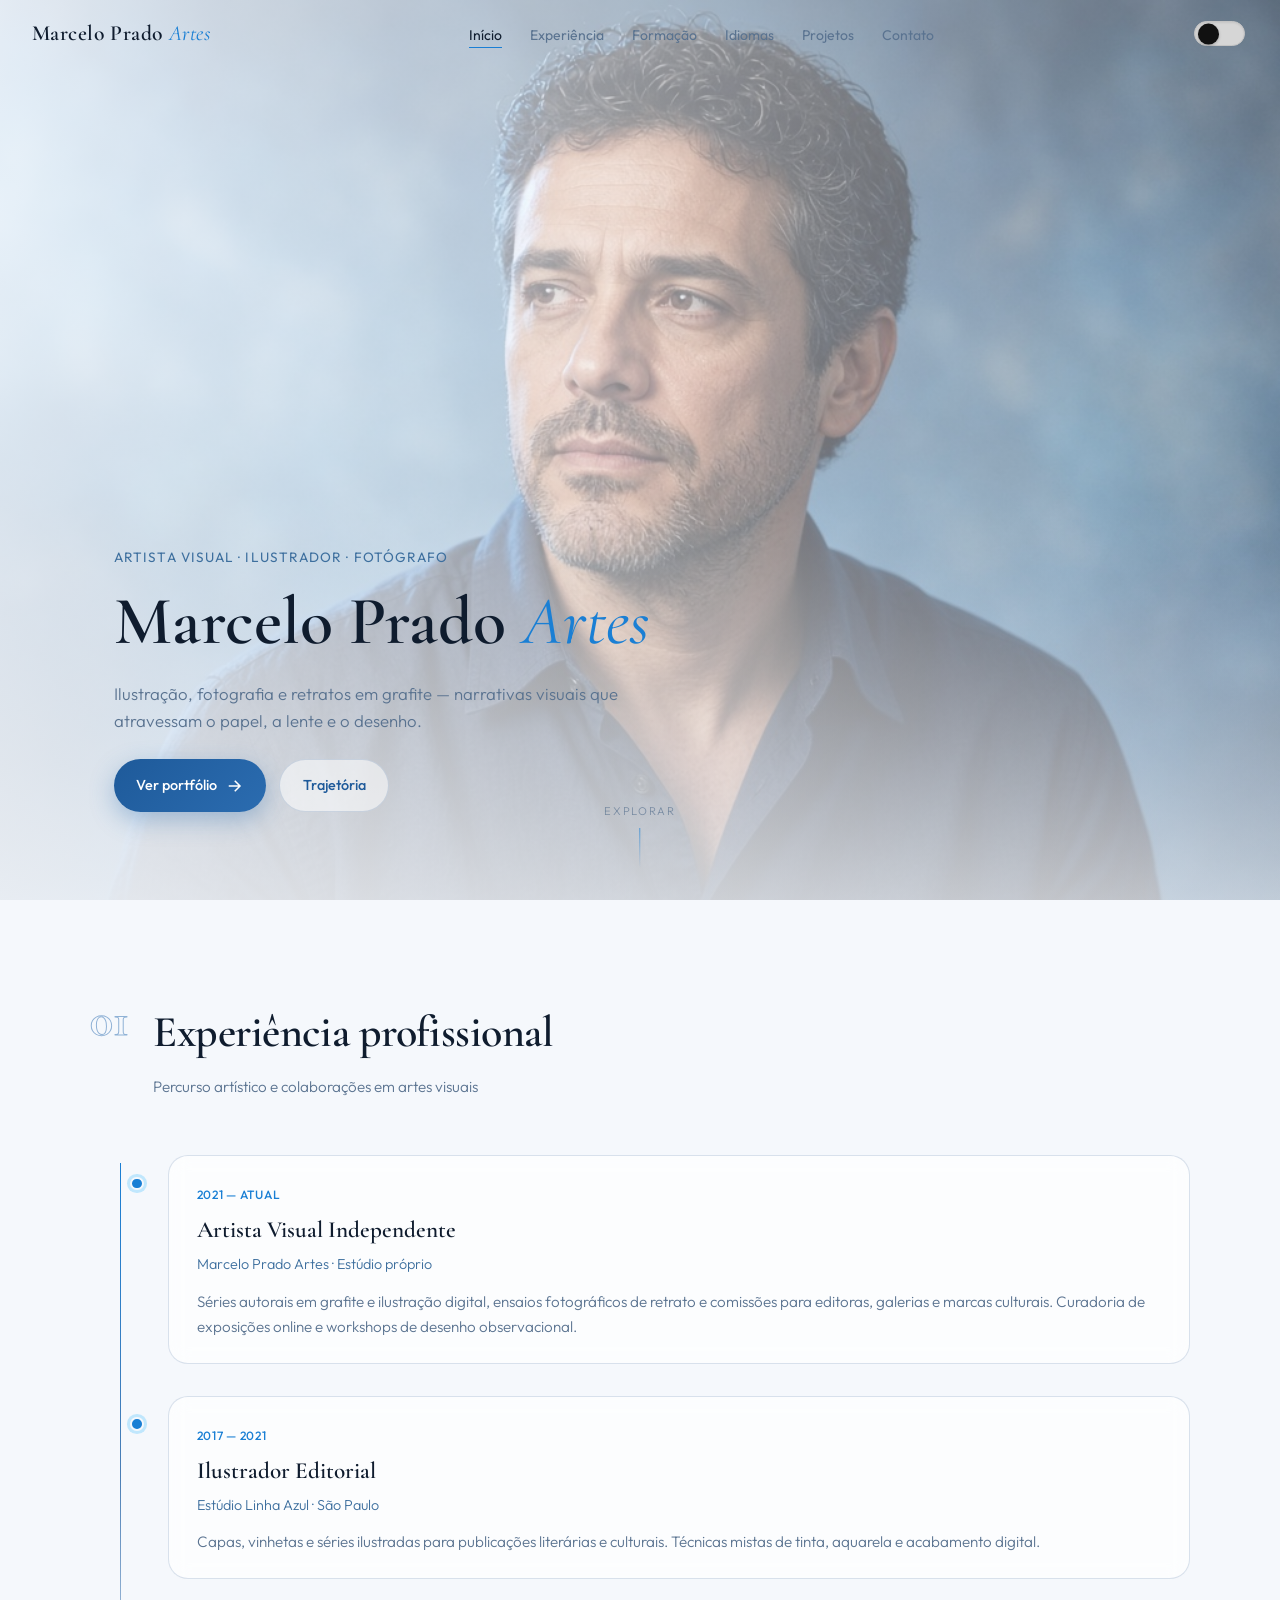
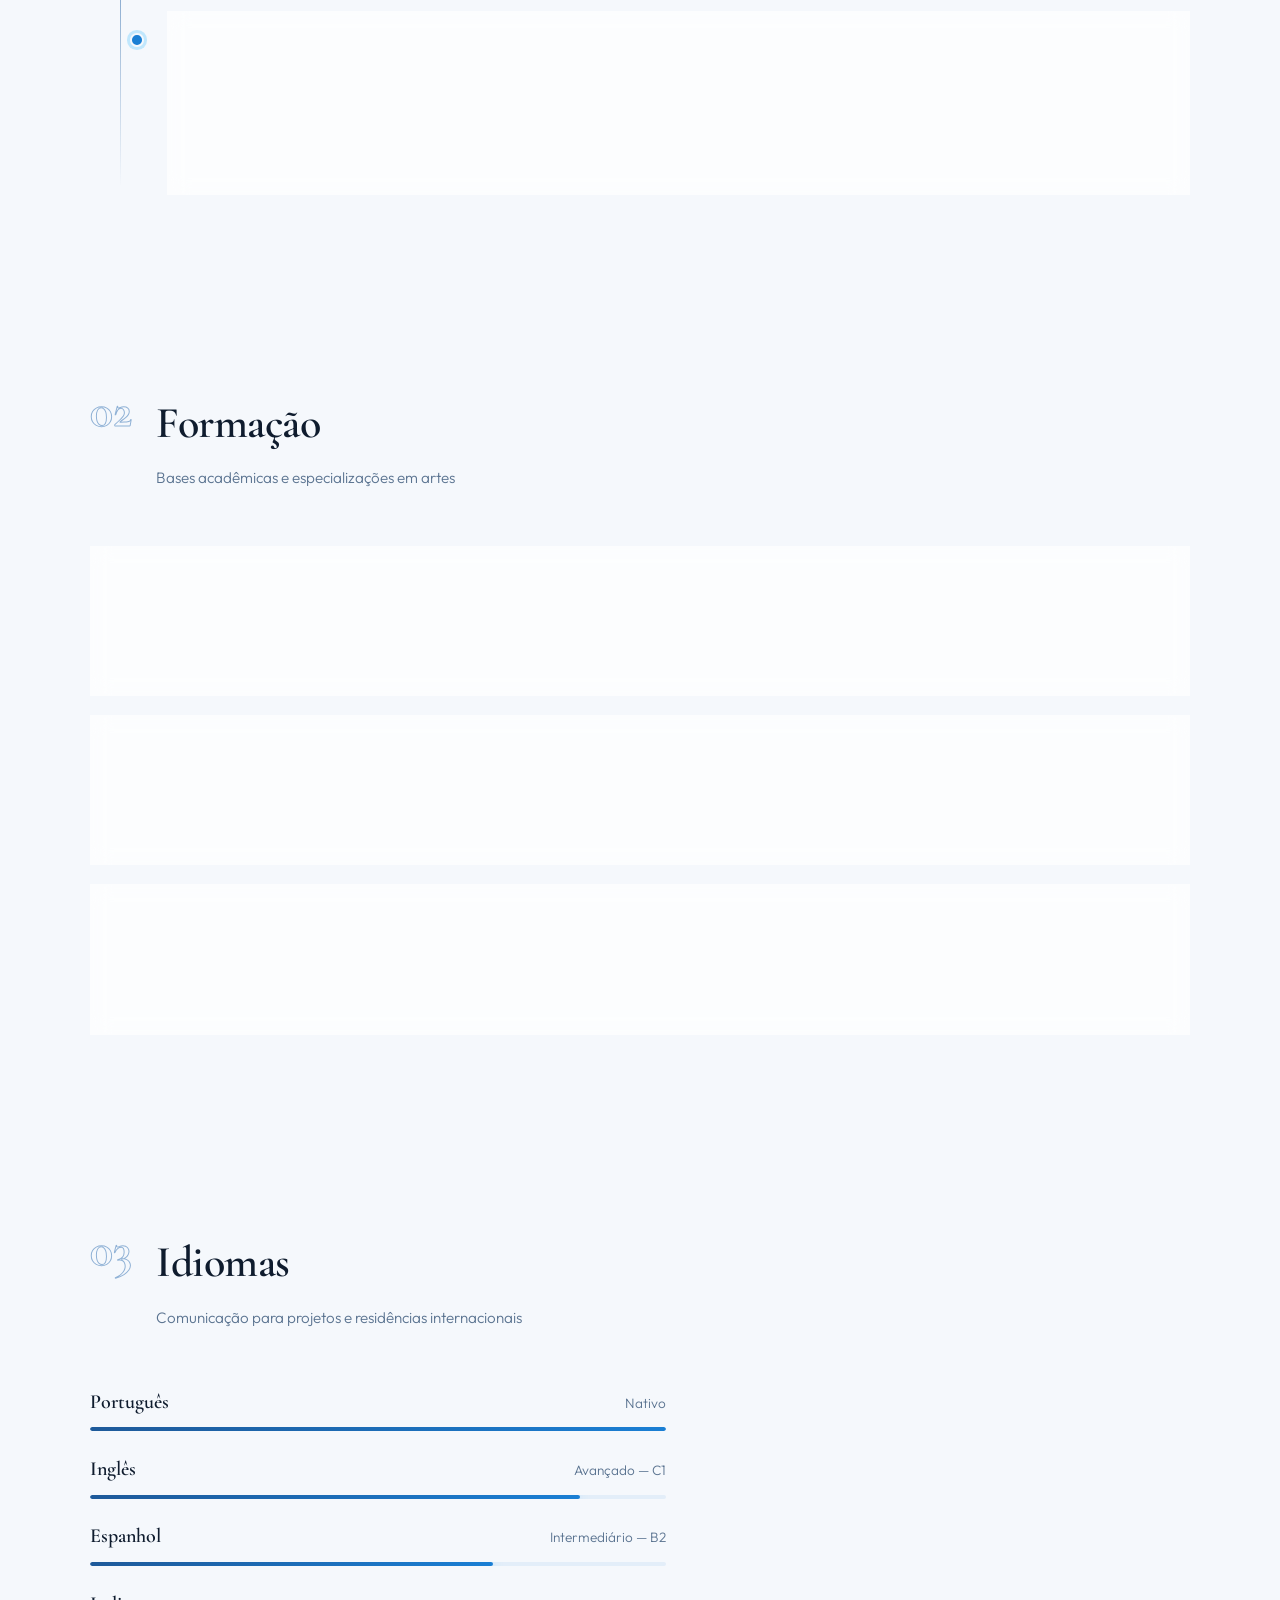
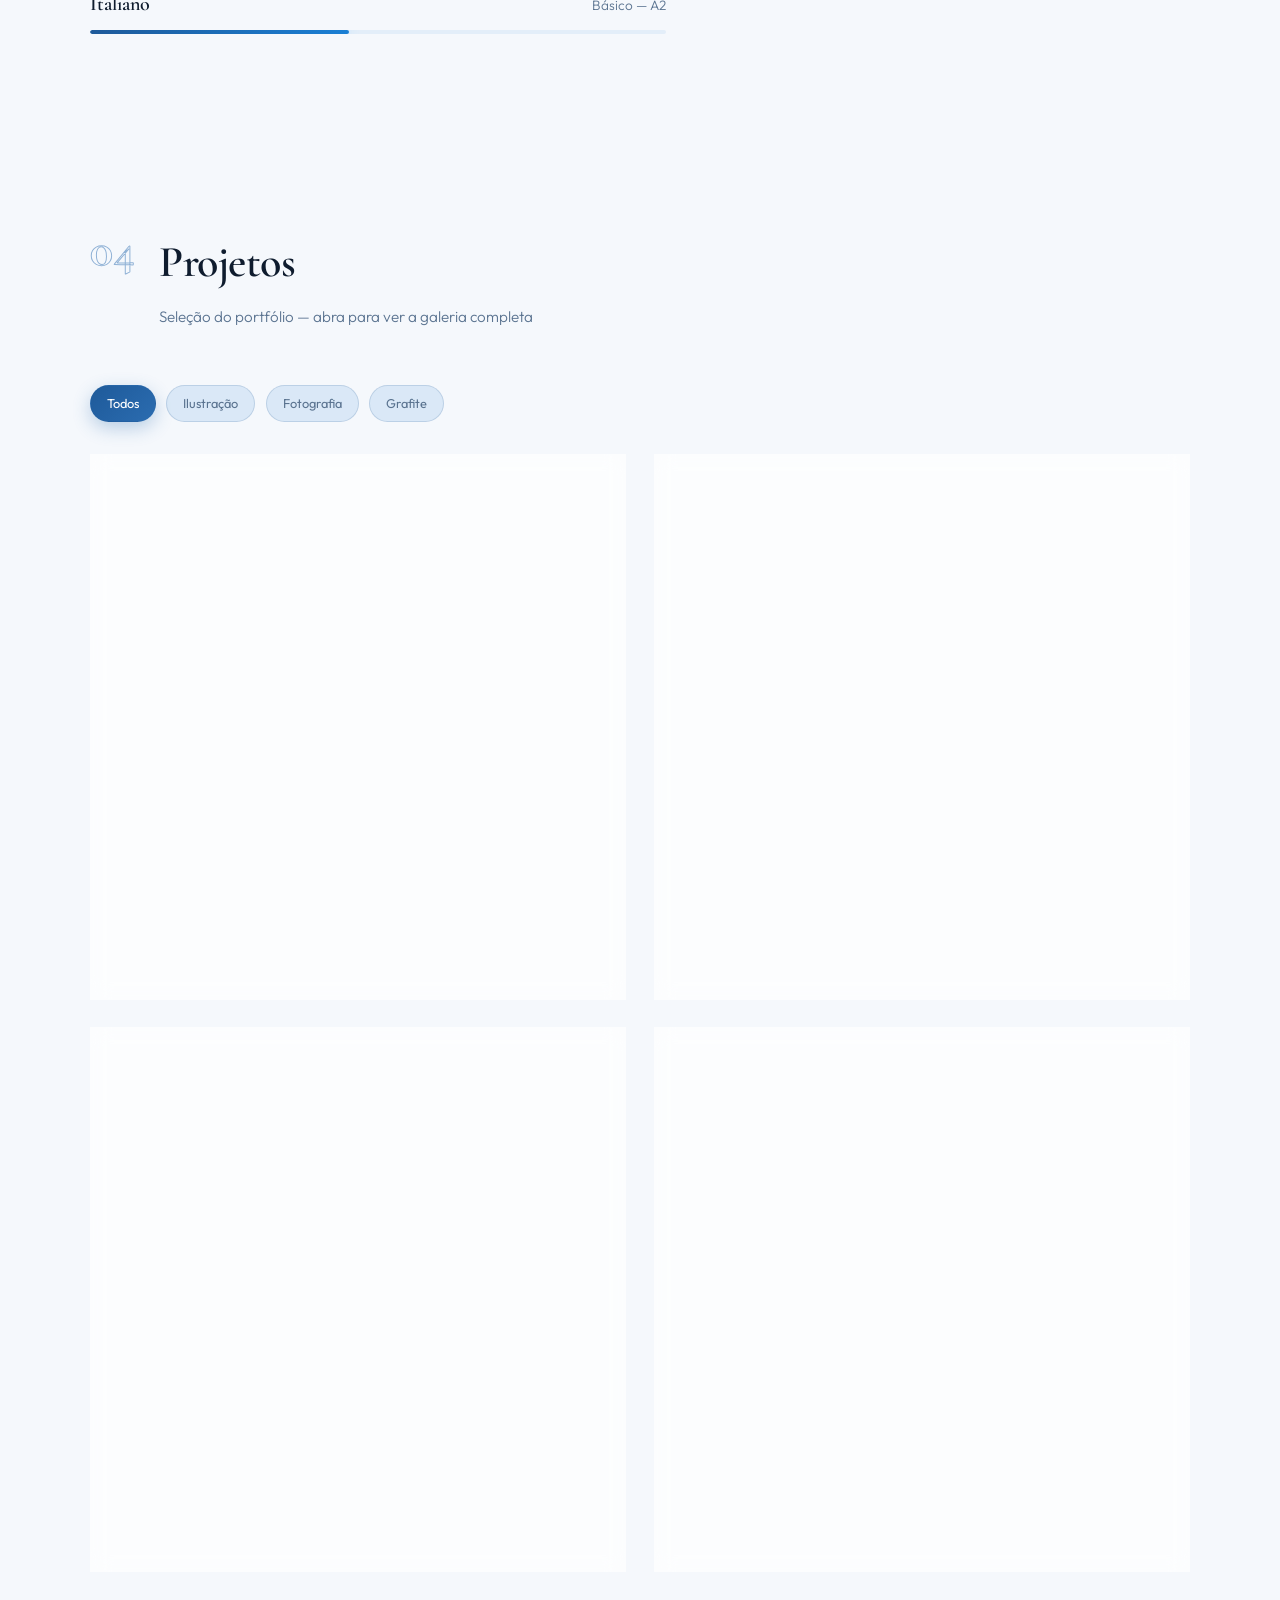
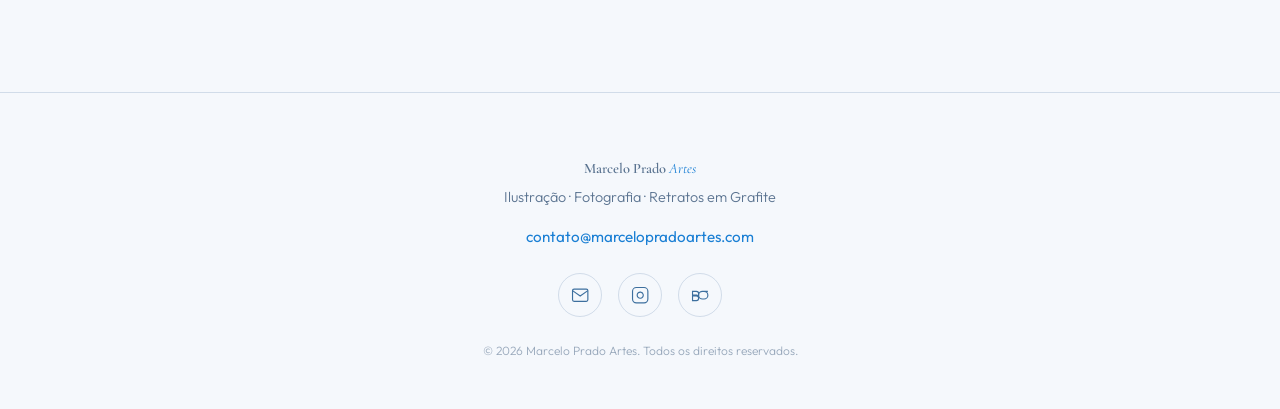
==== index.html @ ba4044c1 "Teste versão 1.0.1" ====
<!DOCTYPE html>
<html lang="pt-BR">
<head>
  <meta charset="UTF-8" />
  <meta name="viewport" content="width=device-width, initial-scale=1.0" />
  <meta name="description" content="Marcelo Prado Artes — artista visual, ilustrador e fotógrafo. Currículo e portfólio em ilustração, fotografia e retratos em grafite." />
  <title>Marcelo Prado Artes</title>
  <script>
    (function () {
      try {
        var t = localStorage.getItem("mpa-theme");
        if (t === "light" || t === "dark") document.documentElement.setAttribute("data-theme", t);
        else document.documentElement.setAttribute("data-theme", "light");
      } catch (e) {
        document.documentElement.setAttribute("data-theme", "light");
      }
    })();
  </script>
  <link rel="preconnect" href="https://fonts.googleapis.com" />
  <link rel="preconnect" href="https://fonts.gstatic.com" crossorigin />
  <link href="https://fonts.googleapis.com/css2?family=Cormorant+Garamond:ital,wght@0,400;0,600;0,700;1,400&family=Outfit:wght@300;400;500;600&display=swap" rel="stylesheet" />
  <link rel="stylesheet" href="styles.css" />
</head>
<body>
  <div class="canvas-bg" aria-hidden="true">
    <canvas id="particles"></canvas>
    <div class="brush-strokes"></div>
  </div>

  <nav class="nav" id="nav">
    <a href="#inicio" class="nav-brand">Marcelo Prado <span>Artes</span></a>
    <div class="nav-end">
      <button
        type="button"
        class="theme-toggle"
        id="themeToggle"
        role="switch"
        aria-checked="false"
        aria-label="Ativar modo escuro"
        title="Alternar modo claro / escuro"
      >
        <span class="theme-switch" aria-hidden="true">
          <span class="theme-knob"></span>
        </span>
      </button>
      <button class="nav-toggle" id="navToggle" aria-label="Abrir menu" aria-expanded="false" aria-controls="navLinks">
        <span></span><span></span><span></span>
      </button>
    </div>
    <ul class="nav-links" id="navLinks">
      <li><a href="#inicio">Início</a></li>
      <li><a href="#experiencia">Experiência</a></li>
      <li><a href="#formacao">Formação</a></li>
      <li><a href="#idiomas">Idiomas</a></li>
      <li><a href="#projetos">Projetos</a></li>
      <li><a href="#contato">Contato</a></li>
    </ul>
  </nav>

  <!-- Hero: marca + proposta + CTA + imagem dominante -->
  <header class="hero hero-fullbleed section" id="inicio">
    <div class="hero-media">
      <img
        src="assets/artista-retrato.jpg"
        alt="Retrato de Marcelo Prado"
        class="hero-portrait"
      />
      <div class="hero-media-veil" aria-hidden="true"></div>
    </div>

    <div class="hero-content reveal">
      <p class="eyebrow">Artista Visual · Ilustrador · Fotógrafo</p>
      <h1>Marcelo Prado <em>Artes</em></h1>
      <p class="lead">
        Ilustração, fotografia e retratos em grafite — narrativas visuais
        que atravessam o papel, a lente e o desenho.
      </p>
      <div class="hero-cta">
        <a href="#projetos" class="btn btn-primary">
          Ver portfólio
          <svg viewBox="0 0 24 24" width="18" height="18" fill="none" stroke="currentColor" stroke-width="2" aria-hidden="true">
            <path d="M5 12h14M13 5l7 7-7 7"/>
          </svg>
        </a>
        <a href="#experiencia" class="btn btn-ghost">Trajetória</a>
      </div>
    </div>

    <div class="scroll-hint" aria-hidden="true">
      <span>Explorar</span>
      <div class="scroll-line"></div>
    </div>
  </header>

  <!-- Experiência -->
  <section class="section experience" id="experiencia">
    <div class="section-inner">
      <header class="section-header reveal">
        <span class="section-num">01</span>
        <div>
          <h2>Experiência profissional</h2>
          <p>Percurso artístico e colaborações em artes visuais</p>
        </div>
      </header>

      <div class="timeline">
        <article class="timeline-item reveal">
          <div class="timeline-marker" aria-hidden="true"></div>
          <div class="timeline-body">
            <span class="period">2021 — Atual</span>
            <h3>Artista Visual Independente</h3>
            <p class="role">Marcelo Prado Artes · Estúdio próprio</p>
            <p>
              Séries autorais em grafite e ilustração digital, ensaios fotográficos
              de retrato e comissões para editoras, galerias e marcas culturais.
              Curadoria de exposições online e workshops de desenho observacional.
            </p>
          </div>
        </article>

        <article class="timeline-item reveal">
          <div class="timeline-marker" aria-hidden="true"></div>
          <div class="timeline-body">
            <span class="period">2017 — 2021</span>
            <h3>Ilustrador Editorial</h3>
            <p class="role">Estúdio Linha Azul · São Paulo</p>
            <p>
              Capas, vinhetas e séries ilustradas para publicações literárias e
              culturais. Técnicas mistas de tinta, aquarela e acabamento digital.
            </p>
          </div>
        </article>

        <article class="timeline-item reveal">
          <div class="timeline-marker" aria-hidden="true"></div>
          <div class="timeline-body">
            <span class="period">2014 — 2017</span>
            <h3>Fotógrafo de Retrato</h3>
            <p class="role">Ateliê Luz Fria · Campinas</p>
            <p>
              Retratos artísticos e editoriais com ênfase em luz natural e
              composição clássica. Documentação de ateliês e projetos culturais.
            </p>
          </div>
        </article>
      </div>
    </div>
  </section>

  <!-- Formação -->
  <section class="section formation" id="formacao">
    <div class="section-inner">
      <header class="section-header reveal">
        <span class="section-num">02</span>
        <div>
          <h2>Formação</h2>
          <p>Bases acadêmicas e especializações em artes</p>
        </div>
      </header>

      <ul class="formation-list">
        <li class="formation-item reveal">
          <h3>Bacharelado em Artes Visuais</h3>
          <p class="meta">Universidade Estadual de Campinas · 2010–2014</p>
          <p>Ênfase em desenho, pintura e práticas de atelier. TCC sobre o retrato contemporâneo em grafite.</p>
        </li>
        <li class="formation-item reveal">
          <h3>Especialização em Fotografia</h3>
          <p class="meta">Istituto Europeo di Design · 2015–2016</p>
          <p>Linguagem fotográfica, direção de arte e pós-produção com foco em retrato e narrativa visual.</p>
        </li>
        <li class="formation-item reveal">
          <h3>Workshop Avançado de Ilustração</h3>
          <p class="meta">School of Visual Arts — NYC · 2018</p>
          <p>Narrativa ilustrada, composição e experimentação com materiais tradicionais e digitais.</p>
        </li>
      </ul>
    </div>
  </section>

  <!-- Idiomas -->
  <section class="section languages" id="idiomas">
    <div class="section-inner">
      <header class="section-header reveal">
        <span class="section-num">03</span>
        <div>
          <h2>Idiomas</h2>
          <p>Comunicação para projetos e residências internacionais</p>
        </div>
      </header>

      <ul class="lang-list">
        <li class="lang-item reveal" data-level="100">
          <div class="lang-row">
            <h3>Português</h3>
            <span>Nativo</span>
          </div>
          <div class="lang-bar"><span style="--level:100%"></span></div>
        </li>
        <li class="lang-item reveal" data-level="85">
          <div class="lang-row">
            <h3>Inglês</h3>
            <span>Avançado — C1</span>
          </div>
          <div class="lang-bar"><span style="--level:85%"></span></div>
        </li>
        <li class="lang-item reveal" data-level="70">
          <div class="lang-row">
            <h3>Espanhol</h3>
            <span>Intermediário — B2</span>
          </div>
          <div class="lang-bar"><span style="--level:70%"></span></div>
        </li>
        <li class="lang-item reveal" data-level="45">
          <div class="lang-row">
            <h3>Italiano</h3>
            <span>Básico — A2</span>
          </div>
          <div class="lang-bar"><span style="--level:45%"></span></div>
        </li>
      </ul>
    </div>
  </section>

  <!-- Projetos / Portfólio -->
  <section class="section projects" id="projetos">
    <div class="section-inner">
      <header class="section-header reveal">
        <span class="section-num">04</span>
        <div>
          <h2>Projetos</h2>
          <p>Seleção do portfólio — abra para ver a galeria completa</p>
        </div>
      </header>

      <div class="project-filters reveal" role="group" aria-label="Filtrar por técnica">
        <button type="button" class="filter-btn active" data-filter="all">Todos</button>
        <button type="button" class="filter-btn" data-filter="ilustracao">Ilustração</button>
        <button type="button" class="filter-btn" data-filter="fotografia">Fotografia</button>
        <button type="button" class="filter-btn" data-filter="grafite">Grafite</button>
      </div>

      <div class="portfolio-grid">
        <article class="portfolio-card reveal" data-project="grafite" data-category="grafite">
          <button type="button" class="portfolio-open open-project" aria-label="Abrir projeto Retratos em Grafite">
            <div class="portfolio-thumb">
              <img src="assets/portfolio-grafite.jpg" alt="Retrato em perfil — grafite" />
            </div>
            <div class="portfolio-info">
              <span class="portfolio-cat">Grafite</span>
              <h3>Retratos em Grafite</h3>
              <p>Série de estudos de perfil com sombreamento clássico e papel texturizado.</p>
            </div>
          </button>
        </article>

        <article class="portfolio-card reveal" data-project="foto" data-category="fotografia">
          <button type="button" class="portfolio-open open-project" aria-label="Abrir projeto Luz Azul Urbana">
            <div class="portfolio-thumb">
              <img src="assets/portfolio-foto.jpg" alt="Ensaio fotográfico blue hour" />
            </div>
            <div class="portfolio-info">
              <span class="portfolio-cat">Fotografia</span>
              <h3>Luz Azul Urbana</h3>
              <p>Ensaio fotográfico noturno explorando atmosfera, reflexos e silhuetas.</p>
            </div>
          </button>
        </article>

        <article class="portfolio-card reveal" data-project="ilustracao" data-category="ilustracao">
          <button type="button" class="portfolio-open open-project" aria-label="Abrir projeto Correntes Visuais">
            <div class="portfolio-thumb">
              <img src="assets/portfolio-ilustracao.jpg" alt="Ilustração de ondas abstratas" />
            </div>
            <div class="portfolio-info">
              <span class="portfolio-cat">Ilustração</span>
              <h3>Correntes Visuais</h3>
              <p>Ilustrações digitais com formas orgânicas em tons de cobalto e ciano.</p>
            </div>
          </button>
        </article>

        <article class="portfolio-card reveal" data-project="tecnicas" data-category="grafite">
          <button type="button" class="portfolio-open open-project" aria-label="Abrir projeto Técnicas mistas">
            <div class="portfolio-thumb">
              <img src="assets/tecnicas-mistas-1.jpg" alt="Estudo de mãos — Técnicas mistas" />
            </div>
            <div class="portfolio-info">
              <span class="portfolio-cat">Técnicas mistas</span>
              <h3>Técnicas mistas</h3>
              <p>Estudos anatômicos em grafite e carvão sobre papel tonalizado.</p>
            </div>
          </button>
        </article>
      </div>
    </div>
  </section>

  <!-- Contato -->
  <footer class="footer" id="contato">
    <div class="footer-inner reveal">
      <p class="footer-brand">Marcelo Prado <span>Artes</span></p>
      <p class="footer-tagline">Ilustração · Fotografia · Retratos em Grafite</p>
      <a class="footer-email" href="mailto:contato@marcelopradoartes.com">contato@marcelopradoartes.com</a>
      <div class="footer-links">
        <a href="mailto:contato@marcelopradoartes.com" class="social-icon" aria-label="E-mail">
          <svg viewBox="0 0 24 24" fill="none" stroke="currentColor" stroke-width="1.5" aria-hidden="true"><path d="M4 4h16c1.1 0 2 .9 2 2v12c0 1.1-.9 2-2 2H4c-1.1 0-2-.9-2-2V6c0-1.1.9-2 2-2z"/><polyline points="22,6 12,13 2,6"/></svg>
        </a>
        <a href="#" class="social-icon" aria-label="Instagram">
          <svg viewBox="0 0 24 24" fill="none" stroke="currentColor" stroke-width="1.5" aria-hidden="true"><rect x="2" y="2" width="20" height="20" rx="5"/><path d="M16 11.37A4 4 0 1112.63 8 4 4 0 0116 11.37z"/><line x1="17.5" y1="6.5" x2="17.51" y2="6.5"/></svg>
        </a>
        <a href="#" class="social-icon" aria-label="Behance">
          <svg viewBox="0 0 24 24" fill="none" stroke="currentColor" stroke-width="1.5" aria-hidden="true"><path d="M22 7h-7M15 7a5 5 0 000 10h2a5 5 0 000-10zM2 12h6M2 7h5a3 3 0 010 6H2V7zM2 13h5a3 3 0 010 6H2v-6z"/></svg>
        </a>
      </div>
      <p class="copyright">© <span id="year"></span> Marcelo Prado Artes. Todos os direitos reservados.</p>
    </div>
  </footer>

  <a href="#inicio" class="home-fab" id="homeFab" aria-label="Voltar ao início">
    <svg viewBox="0 0 24 24" fill="none" stroke="currentColor" stroke-width="1.6" aria-hidden="true">
      <path d="M3 10.5L12 3l9 7.5"/><path d="M5 9.5V20h5v-5h4v5h5V9.5"/>
    </svg>
  </a>

  <!-- Lightbox -->
  <div class="lightbox" id="projectModal" role="dialog" aria-modal="true" aria-hidden="true" aria-labelledby="modalTitle">
    <div class="lightbox-backdrop" data-close></div>

    <button class="lightbox-close" data-close aria-label="Fechar galeria">
      <svg viewBox="0 0 24 24" fill="none" stroke="currentColor" stroke-width="2" aria-hidden="true"><path d="M18 6L6 18M6 6l12 12"/></svg>
      <span>Fechar</span>
    </button>

    <button class="lightbox-nav lightbox-h lightbox-prev-project" id="lightboxPrevProject" type="button" aria-label="Projeto anterior">
      <svg viewBox="0 0 24 24" fill="none" stroke="currentColor" stroke-width="1.8" aria-hidden="true"><path d="M15 18l-6-6 6-6"/></svg>
      <span class="nav-hint">Projeto<br>anterior</span>
    </button>

    <button class="lightbox-nav lightbox-h lightbox-next-project" id="lightboxNextProject" type="button" aria-label="Próximo projeto">
      <span class="nav-hint">Próximo<br>projeto</span>
      <svg viewBox="0 0 24 24" fill="none" stroke="currentColor" stroke-width="1.8" aria-hidden="true"><path d="M9 18l6-6-6-6"/></svg>
    </button>

    <button class="lightbox-nav lightbox-v lightbox-prev-image" id="lightboxPrevImage" type="button" aria-label="Imagem anterior">
      <svg viewBox="0 0 24 24" fill="none" stroke="currentColor" stroke-width="1.8" aria-hidden="true"><path d="M18 15l-6-6-6 6"/></svg>
      <span class="nav-hint">Imagem anterior</span>
    </button>

    <button class="lightbox-nav lightbox-v lightbox-next-image" id="lightboxNextImage" type="button" aria-label="Próxima imagem">
      <span class="nav-hint">Próxima imagem</span>
      <svg viewBox="0 0 24 24" fill="none" stroke="currentColor" stroke-width="1.8" aria-hidden="true"><path d="M6 9l6 6 6-6"/></svg>
    </button>

    <div class="lightbox-stage">
      <figure class="lightbox-figure">
        <div class="lightbox-image-wrap">
          <button type="button" class="lightbox-zoom-trigger" id="lightboxZoomTrigger" aria-label="Ampliar imagem">
            <img id="modalImage" src="" alt="" />
            <span class="zoom-hint" aria-hidden="true">
              <svg viewBox="0 0 24 24" fill="none" stroke="currentColor" stroke-width="1.8">
                <circle cx="11" cy="11" r="7"/><path d="M21 21l-4.35-4.35M11 8v6M8 11h6"/>
              </svg>
            </span>
          </button>
          <div class="lightbox-dots" id="modalDots" aria-hidden="true"></div>
        </div>
        <figcaption class="lightbox-meta">
          <p class="lightbox-project-label" id="modalProjectLabel">Projeto 1 / 4</p>
          <p class="lightbox-counter" id="modalCounter">Imagem 1 / 3</p>
          <h3 id="modalTitle"></h3>
          <dl class="lightbox-details">
            <div>
              <dt>Técnica</dt>
              <dd id="modalTechnique"></dd>
            </div>
            <div>
              <dt>Ano</dt>
              <dd id="modalYear"></dd>
            </div>
            <div>
              <dt>Autor</dt>
              <dd id="modalAuthor"></dd>
            </div>
          </dl>
          <p class="lightbox-desc" id="modalDesc"></p>
        </figcaption>
      </figure>
    </div>

    <p class="lightbox-keys" aria-hidden="true">
      ↑ ↓ imagens · ← → projetos · clique na lupa para zoom · Esc para fechar
    </p>

    <div class="image-zoom" id="imageZoom" aria-hidden="true">
      <img id="zoomImage" src="" alt="" />
      <p class="image-zoom-hint">↑ ↓ navegar imagens · clique na imagem para sair do zoom</p>
    </div>
  </div>

  <script src="script.js"></script>
</body>
</html>
---- styles.css ----
/* ========================================
   Marcelo Prado Artes — Currículo Visual
   ======================================== */

:root {
  --blue-950: #06101f;
  --blue-900: #0a1a33;
  --blue-800: #0f2747;
  --blue-700: #163a66;
  --blue-600: #1e4f8c;
  --blue-500: #2b6cb0;
  --blue-400: #4a8fd4;
  --blue-300: #7eb6e8;
  --blue-200: #b8d4f0;
  --blue-100: #e8f1fa;
  --accent: #5ec8ff;
  --accent-soft: rgba(94, 200, 255, 0.15);
  --ink: #e6eef8;
  --ink-muted: #9bb0c9;
  --paper: #0c1628;
  --card: rgba(15, 39, 71, 0.55);
  --stroke: rgba(126, 182, 232, 0.18);
  --glow: 0 0 40px rgba(94, 200, 255, 0.25);
  --nav-scrolled: rgba(6, 16, 31, 0.85);
  --menu-bg: rgba(6, 16, 31, 0.96);
  --canvas-a: rgba(30, 79, 140, 0.35);
  --canvas-b: rgba(94, 200, 255, 0.12);
  --canvas-c: rgba(22, 58, 102, 0.4);
  --canvas-base: linear-gradient(165deg, #06101f 0%, #0a1a33 45%, #081428 100%);
  --theme-sun: #7dd3fc;
  --theme-moon: #c7d7ea;
  --font-display: "Cormorant Garamond", Georgia, serif;
  --font-body: "Outfit", system-ui, sans-serif;
  --radius: 1.25rem;
  --ease: cubic-bezier(0.22, 1, 0.36, 1);
}

html[data-theme="light"] {
  --blue-950: #f4f8fc;
  --blue-900: #eaf2fa;
  --blue-800: #dce8f5;
  --blue-700: #4a7eb5;
  --blue-600: #2b6cb0;
  --blue-500: #1e5a9a;
  --blue-400: #2b6cb0;
  --blue-300: #3d6f9e;
  --blue-200: #1a3a5c;
  --blue-100: #0c1628;
  --accent: #1a7fd4;
  --accent-soft: rgba(26, 127, 212, 0.12);
  --ink: #0f1c2e;
  --ink-muted: #5a7390;
  --paper: #f5f8fc;
  --card: rgba(255, 255, 255, 0.72);
  --stroke: rgba(30, 79, 140, 0.16);
  --glow: 0 0 36px rgba(43, 108, 176, 0.18);
  --nav-scrolled: rgba(245, 248, 252, 0.9);
  --menu-bg: rgba(245, 248, 252, 0.98);
  --canvas-a: rgba(126, 182, 232, 0.35);
  --canvas-b: rgba(43, 108, 176, 0.1);
  --canvas-c: rgba(184, 212, 240, 0.45);
  --canvas-base: linear-gradient(165deg, #f7fbff 0%, #eef5fb 45%, #e8f0f8 100%);
  --theme-sun: #f0b429;
  --theme-moon: #3d5a80;
}

*,
*::before,
*::after {
  box-sizing: border-box;
  margin: 0;
  padding: 0;
}

html {
  scroll-behavior: smooth;
  scroll-padding-top: 5rem;
}

body {
  font-family: var(--font-body);
  font-weight: 300;
  color: var(--ink);
  background: var(--paper);
  line-height: 1.65;
  overflow-x: hidden;
  min-height: 100vh;
}

img {
  max-width: 100%;
  display: block;
}

a {
  color: inherit;
  text-decoration: none;
}

ul {
  list-style: none;
}

button {
  font: inherit;
  border: none;
  background: none;
  cursor: pointer;
  color: inherit;
}

/* ---- Background artístico ---- */
.canvas-bg {
  position: fixed;
  inset: 0;
  z-index: 0;
  pointer-events: none;
  background:
    radial-gradient(ellipse 80% 50% at 10% 10%, var(--canvas-a), transparent 55%),
    radial-gradient(ellipse 60% 40% at 90% 20%, var(--canvas-b), transparent 50%),
    radial-gradient(ellipse 50% 60% at 70% 90%, var(--canvas-c), transparent 55%),
    var(--canvas-base);
  transition: background 0.5s var(--ease);
}

#particles {
  position: absolute;
  inset: 0;
  width: 100%;
  height: 100%;
}

.brush-strokes {
  position: absolute;
  inset: 0;
  opacity: 0.07;
  background-image:
    url("data:image/svg+xml,%3Csvg width='60' height='60' viewBox='0 0 60 60' xmlns='http://www.w3.org/2000/svg'%3E%3Cg fill='none' fill-rule='evenodd'%3E%3Cg fill='%237eb6e8' fill-opacity='1'%3E%3Cpath d='M36 34v-4h-2v4h-4v2h4v4h2v-4h4v-2h-4zm0-30V0h-2v4h-4v2h4v4h2V6h4V4h-4zM6 34v-4H4v4H0v2h4v4h2v-4h4v-2H6zM6 4V0H4v4H0v2h4v4h2V6h4V4H6z'/%3E%3C/g%3E%3C/g%3E%3C/svg%3E");
  animation: grain 18s linear infinite;
}

@keyframes grain {
  0% { transform: translate(0, 0); }
  100% { transform: translate(-60px, -60px); }
}

/* ---- Navegação ---- */
.nav {
  position: fixed;
  top: 0;
  left: 0;
  right: 0;
  z-index: 100;
  display: flex;
  align-items: center;
  justify-content: space-between;
  gap: 1rem;
  padding: 1rem 2rem;
  transition: background 0.4s var(--ease), backdrop-filter 0.4s, box-shadow 0.4s;
}

.nav.scrolled {
  background: var(--nav-scrolled);
  backdrop-filter: blur(16px);
  box-shadow: 0 1px 0 var(--stroke);
}

.nav-end {
  display: flex;
  align-items: center;
  gap: 0.65rem;
  order: 3;
}

.nav-links {
  order: 2;
}

.nav-brand {
  order: 1;
}

/* ---- Toggle tema (switch cápsula) ---- */
.theme-toggle {
  display: inline-flex;
  align-items: center;
  justify-content: center;
  padding: 0.2rem;
  background: transparent;
  border: none;
  border-radius: 999px;
  transition: transform 0.25s var(--ease);
}

.theme-toggle:hover {
  transform: scale(1.05);
}

.theme-toggle:focus-visible {
  outline: 2px solid var(--accent);
  outline-offset: 3px;
}

.theme-switch {
  position: relative;
  width: 3.15rem;
  height: 1.55rem;
  border-radius: 999px;
  background: #0a0a0a;
  border: 1.5px solid #3a3a3a;
  box-shadow: inset 0 1px 2px rgba(0, 0, 0, 0.35);
  transition: background 0.35s var(--ease), border-color 0.35s var(--ease);
}

.theme-knob {
  position: absolute;
  top: 50%;
  left: calc(100% - 1.3rem - 0.18rem);
  width: 1.3rem;
  height: 1.3rem;
  border-radius: 50%;
  background: #ffffff;
  transform: translateY(-50%);
  box-shadow: 0 1px 3px rgba(0, 0, 0, 0.35);
  transition: left 0.35s var(--ease), background 0.35s var(--ease);
}

/* Modo claro: trilha clara, knob escuro à esquerda */
html[data-theme="light"] .theme-switch {
  background: #d6d6d6;
  border-color: #c4c4c4;
  box-shadow: inset 0 1px 2px rgba(0, 0, 0, 0.08);
}

html[data-theme="light"] .theme-knob {
  left: 0.18rem;
  background: #111111;
  box-shadow: 0 1px 3px rgba(0, 0, 0, 0.25);
}

.nav-brand {
  font-family: var(--font-display);
  font-size: 1.35rem;
  font-weight: 600;
  letter-spacing: 0.02em;
}

.nav-brand span {
  color: var(--accent);
  font-style: italic;
  font-weight: 400;
}

.nav-links {
  display: flex;
  gap: 1.75rem;
}

.nav-links a {
  font-size: 0.875rem;
  font-weight: 400;
  color: var(--ink-muted);
  position: relative;
  transition: color 0.3s;
}

.nav-links a::after {
  content: "";
  position: absolute;
  left: 0;
  bottom: -4px;
  width: 0;
  height: 1px;
  background: var(--accent);
  transition: width 0.35s var(--ease);
}

.nav-links a:hover,
.nav-links a.active {
  color: var(--ink);
}

.nav-links a:hover::after,
.nav-links a.active::after {
  width: 100%;
}

.nav-toggle {
  display: none;
  flex-direction: column;
  gap: 5px;
  padding: 0.5rem;
}

.nav-toggle span {
  display: block;
  width: 22px;
  height: 2px;
  background: var(--ink);
  border-radius: 2px;
  transition: transform 0.3s, opacity 0.3s;
}

/* ---- Layout comum ---- */
.section {
  position: relative;
  z-index: 1;
  padding: 6rem 1.5rem;
}

.section-inner {
  max-width: 1100px;
  margin: 0 auto;
}

.section-header {
  display: flex;
  gap: 1.5rem;
  align-items: flex-start;
  margin-bottom: 3.5rem;
}

.section-num {
  font-family: var(--font-display);
  font-size: 3rem;
  font-weight: 700;
  line-height: 1;
  color: transparent;
  -webkit-text-stroke: 1px var(--blue-400);
  opacity: 0.5;
}

.section-header h2 {
  font-family: var(--font-display);
  font-size: clamp(2rem, 4vw, 2.75rem);
  font-weight: 600;
  letter-spacing: -0.01em;
  margin-bottom: 0.35rem;
}

.section-header p {
  color: var(--ink-muted);
  font-size: 0.95rem;
}

/* ---- Hero / Perfil ---- */
.hero {
  min-height: 100vh;
  display: flex;
  flex-direction: column;
  justify-content: center;
  padding-top: 7rem;
  padding-bottom: 4rem;
}

/* Hero full-bleed (index.html) */
.hero-fullbleed {
  position: relative;
  justify-content: flex-end;
  padding: 0;
  overflow: hidden;
}

.hero-media {
  position: absolute;
  inset: 0;
  z-index: 0;
}

.hero-portrait {
  width: 100%;
  height: 100%;
  object-fit: cover;
  object-position: center 20%;
}

.hero-media-veil {
  position: absolute;
  inset: 0;
  background:
    linear-gradient(105deg, rgba(6, 16, 31, 0.88) 0%, rgba(6, 16, 31, 0.55) 48%, rgba(6, 16, 31, 0.25) 100%),
    linear-gradient(to top, rgba(6, 16, 31, 0.75) 0%, transparent 45%);
  pointer-events: none;
}

html[data-theme="light"] .hero-media-veil {
  background:
    linear-gradient(105deg, rgba(245, 248, 252, 0.92) 0%, rgba(245, 248, 252, 0.55) 48%, rgba(245, 248, 252, 0.2) 100%),
    linear-gradient(to top, rgba(245, 248, 252, 0.7) 0%, transparent 45%);
}

.hero-fullbleed .hero-content {
  position: relative;
  z-index: 1;
  display: block;
  max-width: 1100px;
  width: 100%;
  margin: 0 auto;
  padding: 8rem 1.5rem 5.5rem;
}

.hero-fullbleed .scroll-hint {
  z-index: 1;
}

.eyebrow {
  display: inline-flex;
  align-items: center;
  gap: 0.6rem;
  font-size: 0.85rem;
  font-weight: 400;
  letter-spacing: 0.08em;
  text-transform: uppercase;
  color: var(--blue-300);
  margin-bottom: 1rem;
}

.hero-content > h1 {
  font-family: var(--font-display);
  font-size: clamp(2.75rem, 6vw, 4.25rem);
  font-weight: 600;
  line-height: 1.1;
  margin-bottom: 1.25rem;
}

.hero-content > h1 em {
  font-style: italic;
  font-weight: 400;
  color: var(--accent);
}

.hero-ornament {
  position: absolute;
  top: 15%;
  right: 5%;
  width: 280px;
  height: 280px;
  border: 1px solid var(--stroke);
  border-radius: 50%;
  opacity: 0.4;
  animation: spin-slow 60s linear infinite;
  pointer-events: none;
}

.hero-ornament::before,
.hero-ornament::after {
  content: "";
  position: absolute;
  border-radius: 50%;
  border: 1px dashed rgba(94, 200, 255, 0.25);
}

.hero-ornament::before {
  inset: 20px;
  animation: spin-slow 40s linear infinite reverse;
}

.hero-ornament::after {
  inset: 50px;
}

@keyframes spin-slow {
  to { transform: rotate(360deg); }
}

.hero-content {
  max-width: 1100px;
  margin: 0 auto;
  display: grid;
  grid-template-columns: auto 1fr;
  gap: 3.5rem;
  align-items: center;
  width: 100%;
}

/* Moldura arredondada da foto */
.portrait-frame {
  position: relative;
  width: min(280px, 70vw);
  aspect-ratio: 1;
}

.portrait-img {
  width: 100%;
  height: 100%;
  object-fit: cover;
  border-radius: 50%;
  position: relative;
  z-index: 2;
  border: 3px solid rgba(126, 182, 232, 0.35);
  box-shadow:
    0 0 0 8px rgba(15, 39, 71, 0.6),
    0 0 0 10px rgba(94, 200, 255, 0.2),
    var(--glow);
}

.portrait-ring {
  position: absolute;
  inset: -14px;
  border-radius: 50%;
  border: 1px solid transparent;
  border-top-color: var(--accent);
  border-right-color: rgba(94, 200, 255, 0.3);
  animation: spin-slow 12s linear infinite;
  z-index: 1;
}

.portrait-ring.ring-2 {
  inset: -28px;
  border-top-color: transparent;
  border-bottom-color: var(--blue-400);
  border-left-color: rgba(74, 143, 212, 0.4);
  animation-duration: 18s;
  animation-direction: reverse;
}

.portrait-glow {
  position: absolute;
  inset: 10%;
  border-radius: 50%;
  background: radial-gradient(circle, rgba(94, 200, 255, 0.35), transparent 70%);
  filter: blur(30px);
  z-index: 0;
  animation: pulse-glow 4s ease-in-out infinite;
}

@keyframes pulse-glow {
  0%, 100% { opacity: 0.5; transform: scale(1); }
  50% { opacity: 0.9; transform: scale(1.08); }
}

.hero-text .eyebrow {
  display: inline-flex;
  align-items: center;
  gap: 0.6rem;
  font-size: 0.85rem;
  font-weight: 400;
  letter-spacing: 0.08em;
  text-transform: uppercase;
  color: var(--blue-300);
  margin-bottom: 1rem;
}

.icon-pulse {
  display: inline-flex;
  width: 22px;
  height: 22px;
  color: var(--accent);
  animation: icon-bob 2.5s ease-in-out infinite;
}

.icon-pulse svg {
  width: 100%;
  height: 100%;
}

@keyframes icon-bob {
  0%, 100% { transform: translateY(0) rotate(-5deg); }
  50% { transform: translateY(-4px) rotate(5deg); }
}

.hero-text h1 {
  font-family: var(--font-display);
  font-size: clamp(2.75rem, 6vw, 4.25rem);
  font-weight: 600;
  line-height: 1.1;
  margin-bottom: 1.25rem;
}

.hero-text h1 em {
  font-style: italic;
  font-weight: 400;
  color: var(--accent);
}

.lead {
  font-size: 1.05rem;
  color: var(--ink-muted);
  max-width: 36rem;
  margin-bottom: 1.5rem;
}

.hero-tags {
  display: flex;
  flex-wrap: wrap;
  gap: 0.65rem;
  margin-bottom: 2rem;
}

.tag {
  display: inline-flex;
  align-items: center;
  gap: 0.45rem;
  padding: 0.4rem 0.9rem;
  font-size: 0.8rem;
  font-weight: 400;
  color: var(--blue-200);
  background: var(--accent-soft);
  border: 1px solid var(--stroke);
  border-radius: 999px;
  cursor: pointer;
  transition: transform 0.3s var(--ease), border-color 0.3s, background 0.3s, box-shadow 0.3s, color 0.3s;
}

.tag:hover,
.tag:focus-visible,
.tag.active {
  color: #fff;
  border-color: rgba(94, 200, 255, 0.55);
  background: rgba(43, 108, 176, 0.35);
  box-shadow: 0 0 18px rgba(94, 200, 255, 0.25);
  transform: translateY(-2px);
  outline: none;
}

.tag:focus-visible {
  outline: 2px solid var(--accent);
  outline-offset: 2px;
}

.tag-dot {
  width: 6px;
  height: 6px;
  border-radius: 50%;
  background: var(--accent);
  box-shadow: 0 0 8px var(--accent);
  animation: blink 2s ease-in-out infinite;
}

@keyframes blink {
  0%, 100% { opacity: 1; }
  50% { opacity: 0.35; }
}

.hero-cta {
  display: flex;
  flex-wrap: wrap;
  gap: 0.85rem;
}

.btn {
  display: inline-flex;
  align-items: center;
  gap: 0.5rem;
  padding: 0.85rem 1.4rem;
  font-size: 0.9rem;
  font-weight: 500;
  border-radius: 999px;
  transition: transform 0.3s var(--ease), box-shadow 0.3s, background 0.3s;
}

.btn-primary {
  background: linear-gradient(135deg, var(--blue-500), var(--blue-600));
  color: #fff;
  box-shadow: 0 8px 24px rgba(43, 108, 176, 0.35);
}

.btn-primary:hover {
  transform: translateY(-2px);
  box-shadow: 0 12px 32px rgba(94, 200, 255, 0.35);
}

.btn-primary svg {
  transition: transform 0.3s var(--ease);
}

.btn-primary:hover svg {
  transform: translateX(4px);
}

.btn-ghost {
  border: 1px solid var(--stroke);
  color: var(--blue-200);
  background: rgba(15, 39, 71, 0.4);
}

html[data-theme="light"] .btn-ghost {
  color: var(--blue-500);
  background: rgba(255, 255, 255, 0.55);
}

.btn-ghost:hover {
  border-color: var(--blue-400);
  background: var(--accent-soft);
  transform: translateY(-2px);
}

.scroll-hint {
  position: absolute;
  bottom: 2rem;
  left: 50%;
  transform: translateX(-50%);
  display: flex;
  flex-direction: column;
  align-items: center;
  gap: 0.5rem;
  font-size: 0.7rem;
  letter-spacing: 0.15em;
  text-transform: uppercase;
  color: var(--ink-muted);
  opacity: 0.7;
}

.scroll-line {
  width: 1px;
  height: 40px;
  background: linear-gradient(to bottom, var(--accent), transparent);
  animation: scroll-pulse 2s ease-in-out infinite;
}

@keyframes scroll-pulse {
  0%, 100% { transform: scaleY(1); opacity: 1; }
  50% { transform: scaleY(0.6); opacity: 0.4; }
}

/* ---- Experiência (timeline) ---- */
.timeline {
  position: relative;
  display: flex;
  flex-direction: column;
  gap: 2rem;
  padding-left: 1rem;
}

.timeline::before {
  content: "";
  position: absolute;
  left: 1.9rem;
  top: 0.5rem;
  bottom: 0.5rem;
  width: 1px;
  background: linear-gradient(to bottom, var(--accent), var(--blue-700), transparent);
}

.timeline-item {
  display: grid;
  grid-template-columns: auto 1fr;
  gap: 1.5rem;
  position: relative;
}

.timeline-marker {
  width: 0.85rem;
  height: 0.85rem;
  margin: 1.35rem 0 0 1.5rem;
  border-radius: 50%;
  background: var(--accent);
  border: 2px solid var(--paper);
  box-shadow: 0 0 0 3px rgba(94, 200, 255, 0.35);
  z-index: 1;
  flex-shrink: 0;
}

.timeline-icon {
  width: 3.75rem;
  height: 3.75rem;
  display: grid;
  place-items: center;
  border-radius: 50%;
  background: var(--card);
  border: 1px solid var(--stroke);
  color: var(--accent);
  z-index: 1;
  backdrop-filter: blur(8px);
  transition: transform 0.4s var(--ease), box-shadow 0.4s;
}

.timeline-icon svg {
  width: 1.35rem;
  height: 1.35rem;
}

.timeline-item:hover .timeline-icon {
  transform: scale(1.08) rotate(-6deg);
  box-shadow: var(--glow);
  color: #fff;
  background: linear-gradient(135deg, var(--blue-500), var(--blue-700));
}

.timeline-body {
  background: var(--card);
  border: 1px solid var(--stroke);
  border-radius: var(--radius);
  padding: 1.5rem 1.75rem;
  backdrop-filter: blur(10px);
  transition: border-color 0.3s, transform 0.3s var(--ease);
}

.timeline-item:hover .timeline-body {
  border-color: rgba(94, 200, 255, 0.35);
  transform: translateX(4px);
}

.period {
  display: inline-block;
  font-size: 0.75rem;
  font-weight: 500;
  letter-spacing: 0.06em;
  text-transform: uppercase;
  color: var(--accent);
  margin-bottom: 0.4rem;
}

.timeline-body h3 {
  font-family: var(--font-display);
  font-size: 1.45rem;
  font-weight: 600;
  margin-bottom: 0.2rem;
}

.role {
  font-size: 0.9rem;
  color: var(--blue-300);
  margin-bottom: 0.75rem;
}

.timeline-body p:last-child {
  color: var(--ink-muted);
  font-size: 0.95rem;
}

/* ---- Formação ---- */
.formation-list {
  display: flex;
  flex-direction: column;
  gap: 1.25rem;
}

.formation-item {
  background: var(--card);
  border: 1px solid var(--stroke);
  border-radius: var(--radius);
  padding: 1.5rem 1.75rem;
  backdrop-filter: blur(10px);
  transition: transform 0.35s var(--ease), border-color 0.3s, box-shadow 0.35s;
}

.formation-item:hover {
  transform: translateX(4px);
  border-color: rgba(94, 200, 255, 0.35);
  box-shadow: var(--glow);
}

.formation-item h3 {
  font-family: var(--font-display);
  font-size: 1.35rem;
  font-weight: 600;
  margin-bottom: 0.35rem;
}

.formation-item .meta {
  font-size: 0.8rem;
  color: var(--blue-300);
  margin-bottom: 0.75rem;
}

.formation-item p:last-child {
  font-size: 0.95rem;
  color: var(--ink-muted);
}

.cards-grid {
  display: grid;
  grid-template-columns: repeat(3, 1fr);
  gap: 1.5rem;
}

.info-card {
  background: var(--card);
  border: 1px solid var(--stroke);
  border-radius: var(--radius);
  padding: 1.75rem;
  backdrop-filter: blur(10px);
  transition: transform 0.4s var(--ease), border-color 0.3s, box-shadow 0.4s;
}

.info-card:hover {
  transform: translateY(-6px);
  border-color: rgba(94, 200, 255, 0.4);
  box-shadow: var(--glow);
}

.card-icon,
.lang-icon {
  width: 3rem;
  height: 3rem;
  display: grid;
  place-items: center;
  margin-bottom: 1.25rem;
  border-radius: 0.85rem;
  background: var(--accent-soft);
  color: var(--accent);
  border: 1px solid var(--stroke);
}

.card-icon svg,
.lang-icon svg {
  width: 1.35rem;
  height: 1.35rem;
}

.animated-icon {
  animation: float-icon 3.5s ease-in-out infinite;
}

.info-card:nth-child(2) .animated-icon { animation-delay: 0.4s; }
.info-card:nth-child(3) .animated-icon { animation-delay: 0.8s; }

@keyframes float-icon {
  0%, 100% { transform: translateY(0); }
  50% { transform: translateY(-6px); }
}

.info-card h3 {
  font-family: var(--font-display);
  font-size: 1.3rem;
  font-weight: 600;
  margin-bottom: 0.4rem;
}

.info-card .meta {
  font-size: 0.8rem;
  color: var(--blue-300);
  margin-bottom: 0.85rem;
}

.info-card p:last-child {
  font-size: 0.9rem;
  color: var(--ink-muted);
}

/* ---- Idiomas ---- */
.lang-list {
  display: flex;
  flex-direction: column;
  gap: 1.35rem;
  max-width: 36rem;
}

.lang-item {
  display: flex;
  flex-direction: column;
  gap: 0.55rem;
}

.lang-row {
  display: flex;
  align-items: baseline;
  justify-content: space-between;
  gap: 1rem;
}

.lang-row h3 {
  font-family: var(--font-display);
  font-size: 1.25rem;
  font-weight: 600;
}

.lang-row span {
  font-size: 0.85rem;
  color: var(--ink-muted);
}

.lang-item.in-view .lang-bar span {
  width: var(--level);
}

.lang-grid {
  display: grid;
  grid-template-columns: repeat(4, 1fr);
  gap: 1.25rem;
}

.lang-card {
  text-align: center;
  background: var(--card);
  border: 1px solid var(--stroke);
  border-radius: var(--radius);
  padding: 1.75rem 1.25rem;
  backdrop-filter: blur(10px);
  transition: transform 0.35s var(--ease), border-color 0.3s;
}

.lang-card:hover {
  transform: translateY(-4px);
  border-color: rgba(94, 200, 255, 0.4);
}

.lang-icon {
  margin: 0 auto 1rem;
  border-radius: 50%;
}

.lang-card:nth-child(2) .animated-icon { animation-delay: 0.3s; }
.lang-card:nth-child(3) .animated-icon { animation-delay: 0.6s; }
.lang-card:nth-child(4) .animated-icon { animation-delay: 0.9s; }

.lang-card h3 {
  font-family: var(--font-display);
  font-size: 1.25rem;
  font-weight: 600;
  margin-bottom: 0.25rem;
}

.lang-card > p {
  font-size: 0.85rem;
  color: var(--ink-muted);
  margin-bottom: 1rem;
}

.lang-bar {
  height: 4px;
  background: rgba(126, 182, 232, 0.15);
  border-radius: 999px;
  overflow: hidden;
}

.lang-bar span {
  display: block;
  height: 100%;
  width: 0;
  background: linear-gradient(90deg, var(--blue-500), var(--accent));
  border-radius: inherit;
  box-shadow: 0 0 10px rgba(94, 200, 255, 0.5);
  transition: width 1.2s var(--ease);
}

.lang-card.in-view .lang-bar span {
  width: var(--level);
}

/* ---- Portfólio / Projetos ---- */
.project-filters {
  display: flex;
  flex-wrap: wrap;
  gap: 0.65rem;
  margin-bottom: 2rem;
}

.filter-btn {
  padding: 0.45rem 1rem;
  font-size: 0.8rem;
  font-weight: 400;
  color: var(--ink-muted);
  border: 1px solid var(--stroke);
  border-radius: 999px;
  background: var(--accent-soft);
  transition: color 0.25s, border-color 0.25s, background 0.25s, transform 0.25s;
}

.filter-btn:hover,
.filter-btn:focus-visible {
  color: var(--ink);
  border-color: rgba(94, 200, 255, 0.45);
  outline: none;
}

.filter-btn.active {
  color: #fff;
  background: linear-gradient(135deg, var(--blue-500), var(--blue-600));
  border-color: transparent;
  box-shadow: 0 6px 18px rgba(43, 108, 176, 0.3);
}

.portfolio-grid {
  display: grid;
  grid-template-columns: repeat(2, 1fr);
  gap: 1.75rem;
}

.portfolio-card {
  background: var(--card);
  border: 1px solid var(--stroke);
  border-radius: var(--radius);
  overflow: hidden;
  backdrop-filter: blur(10px);
  transition: transform 0.4s var(--ease), box-shadow 0.4s, border-color 0.3s, opacity 0.4s, filter 0.4s;
}

.portfolio-card:hover {
  transform: translateY(-6px);
  border-color: rgba(94, 200, 255, 0.4);
  box-shadow: var(--glow);
}

.portfolio-card.is-dimmed {
  opacity: 0.28;
  filter: grayscale(0.35);
  pointer-events: none;
  transform: scale(0.98);
}

.portfolio-card.is-highlighted {
  border-color: rgba(94, 200, 255, 0.55);
  box-shadow: var(--glow);
  transform: translateY(-4px);
}

.projects {
  padding-bottom: 7.5rem;
}

.portfolio-thumb {
  position: relative;
  aspect-ratio: 4 / 3;
  overflow: hidden;
  background: var(--blue-800);
}

.portfolio-thumb img {
  width: 100%;
  height: 100%;
  object-fit: cover;
  transition: transform 0.7s var(--ease);
}

.portfolio-card:hover .portfolio-thumb img {
  transform: scale(1.08);
}

.portfolio-overlay {
  position: absolute;
  inset: 0;
  display: grid;
  place-items: center;
  background: linear-gradient(to top, rgba(6, 16, 31, 0.75), rgba(6, 16, 31, 0.2));
  opacity: 0;
  transition: opacity 0.35s;
}

.portfolio-card:hover .portfolio-overlay {
  opacity: 1;
}

/* Botão circular no overlay (versão legado) */
.portfolio-overlay .open-project {
  width: 3.5rem;
  height: 3.5rem;
  display: grid;
  place-items: center;
  border-radius: 50%;
  background: linear-gradient(135deg, var(--blue-400), var(--blue-600));
  color: #fff;
  box-shadow: var(--glow);
  transform: scale(0.8);
  transition: transform 0.35s var(--ease);
}

.portfolio-card:hover .portfolio-overlay .open-project {
  transform: scale(1);
  animation: icon-pulse-ring 1.8s ease-out infinite;
}

.portfolio-overlay .open-project svg {
  width: 1.25rem;
  height: 1.25rem;
}

/* Card inteiro clicável (index.html) */
.portfolio-open {
  display: block;
  width: 100%;
  text-align: left;
  color: inherit;
  cursor: pointer;
}

.portfolio-open:focus-visible {
  outline: 2px solid var(--accent);
  outline-offset: -2px;
}

@keyframes icon-pulse-ring {
  0% { box-shadow: 0 0 0 0 rgba(94, 200, 255, 0.5); }
  70% { box-shadow: 0 0 0 14px rgba(94, 200, 255, 0); }
  100% { box-shadow: 0 0 0 0 rgba(94, 200, 255, 0); }
}

.portfolio-info {
  padding: 1.35rem 1.5rem 1.5rem;
}

.portfolio-cat {
  display: inline-block;
  font-size: 0.7rem;
  font-weight: 500;
  letter-spacing: 0.1em;
  text-transform: uppercase;
  color: var(--accent);
  margin-bottom: 0.4rem;
}

.portfolio-info h3 {
  font-family: var(--font-display);
  font-size: 1.35rem;
  font-weight: 600;
  margin-bottom: 0.4rem;
}

.portfolio-info p {
  font-size: 0.9rem;
  color: var(--ink-muted);
}

/* ---- Lightbox tela cheia (fundo branco) ---- */
.lightbox {
  position: fixed;
  inset: 0;
  z-index: 200;
  display: flex;
  flex-direction: column;
  align-items: center;
  justify-content: center;
  padding: 5rem 6rem 3.75rem;
  opacity: 0;
  visibility: hidden;
  transition: opacity 0.4s, visibility 0.4s;
}

.lightbox.open {
  opacity: 1;
  visibility: visible;
}

.lightbox-backdrop {
  position: absolute;
  inset: 0;
  background: #ffffff;
}

.lightbox-stage {
  position: relative;
  z-index: 1;
  width: min(1120px, 100%);
  height: 100%;
  display: flex;
  align-items: center;
  justify-content: center;
}

.lightbox-figure {
  display: grid;
  grid-template-columns: minmax(0, 1.4fr) minmax(240px, 0.7fr);
  gap: 2.25rem;
  align-items: center;
  width: 100%;
  max-height: 100%;
  animation: lightbox-in 0.45s var(--ease);
}

@keyframes lightbox-in {
  from {
    opacity: 0;
    transform: scale(0.97) translateY(12px);
  }
  to {
    opacity: 1;
    transform: scale(1) translateY(0);
  }
}

.lightbox-image-wrap {
  position: relative;
  display: flex;
  flex-direction: column;
  align-items: center;
  gap: 0.85rem;
}

.lightbox-zoom-trigger {
  position: relative;
  display: block;
  width: 100%;
  padding: 0;
  border: none;
  background: none;
  cursor: zoom-in;
  border-radius: 0.75rem;
}

.lightbox-figure img,
.lightbox-zoom-trigger img {
  width: 100%;
  max-height: min(72vh, 760px);
  object-fit: contain;
  border-radius: 0.75rem;
  border: 1px solid rgba(15, 39, 71, 0.12);
  box-shadow:
    0 18px 50px rgba(15, 39, 71, 0.12),
    0 0 0 1px rgba(43, 108, 176, 0.08);
  background: #f4f7fb;
  transition: opacity 0.25s, transform 0.35s var(--ease);
}

.lightbox-figure img.is-switching {
  opacity: 0.3;
}

.lightbox-zoom-trigger .zoom-hint {
  position: absolute;
  top: 0.85rem;
  right: 0.85rem;
  width: 2.6rem;
  height: 2.6rem;
  display: grid;
  place-items: center;
  border-radius: 50%;
  background: rgba(255, 255, 255, 0.92);
  border: 1px solid rgba(15, 39, 71, 0.14);
  color: var(--blue-600);
  box-shadow: 0 8px 20px rgba(15, 39, 71, 0.12);
  opacity: 0;
  transform: scale(0.9);
  transition: opacity 0.25s, transform 0.25s;
  pointer-events: none;
}

.lightbox-zoom-trigger .zoom-hint svg {
  width: 1.15rem;
  height: 1.15rem;
}

.lightbox-zoom-trigger:hover .zoom-hint,
.lightbox-zoom-trigger:focus-visible .zoom-hint {
  opacity: 1;
  transform: scale(1);
}

.lightbox-zoom-trigger:hover img {
  transform: scale(1.01);
}

/* Zoom tela cheia da imagem */
.image-zoom {
  position: absolute;
  inset: 0;
  z-index: 20;
  display: flex;
  flex-direction: column;
  align-items: center;
  justify-content: center;
  gap: 0.85rem;
  padding: 1.5rem;
  background: rgba(255, 255, 255, 0.98);
  opacity: 0;
  visibility: hidden;
  transition: opacity 0.3s, visibility 0.3s;
  cursor: zoom-out;
  overflow: auto;
}

.image-zoom.open {
  opacity: 1;
  visibility: visible;
}

.image-zoom img {
  max-width: none;
  width: auto;
  height: auto;
  max-height: none;
  display: block;
  margin: auto;
  border-radius: 0.35rem;
  box-shadow: 0 16px 48px rgba(15, 39, 71, 0.18);
  border: 1px solid rgba(15, 39, 71, 0.1);
  transition: opacity 0.2s;
}

.image-zoom img.is-switching {
  opacity: 0.35;
}

.image-zoom-hint {
  position: sticky;
  bottom: 0.5rem;
  font-size: 0.75rem;
  letter-spacing: 0.06em;
  text-transform: uppercase;
  color: #7a8fa8;
  text-align: center;
  pointer-events: none;
}

.lightbox.zoom-active .lightbox-nav.lightbox-h,
.lightbox.zoom-active .lightbox-keys,
.lightbox.zoom-active .lightbox-stage {
  visibility: hidden;
  pointer-events: none;
}

.lightbox.zoom-active .lightbox-nav.lightbox-v {
  visibility: visible;
  pointer-events: auto;
  z-index: 30;
}

.lightbox-dots {
  display: flex;
  gap: 0.45rem;
  justify-content: center;
}

.lightbox-dots span {
  width: 7px;
  height: 7px;
  border-radius: 50%;
  background: rgba(30, 79, 140, 0.25);
  transition: transform 0.25s, background 0.25s;
}

.lightbox-dots span.active {
  background: var(--blue-500);
  transform: scale(1.25);
  box-shadow: 0 0 0 3px rgba(43, 108, 176, 0.15);
}

.lightbox-meta {
  padding: 0.5rem 0;
  color: #1a2a3d;
}

.lightbox-project-label {
  font-size: 0.72rem;
  letter-spacing: 0.1em;
  text-transform: uppercase;
  color: var(--blue-500);
  margin-bottom: 0.35rem;
}

.lightbox-counter {
  font-size: 0.75rem;
  letter-spacing: 0.12em;
  text-transform: uppercase;
  color: #5a7390;
  margin-bottom: 0.85rem;
}

.lightbox-meta h3 {
  font-family: var(--font-display);
  font-size: clamp(1.75rem, 3vw, 2.5rem);
  font-weight: 600;
  line-height: 1.15;
  color: #0c1628;
  margin-bottom: 1.25rem;
}

.lightbox-details {
  display: grid;
  gap: 0.85rem;
  margin-bottom: 1.25rem;
  padding: 1.1rem 0;
  border-top: 1px solid rgba(15, 39, 71, 0.12);
  border-bottom: 1px solid rgba(15, 39, 71, 0.12);
}

.lightbox-details div {
  display: grid;
  grid-template-columns: 6.5rem 1fr;
  gap: 0.75rem;
  align-items: baseline;
}

.lightbox-details dt {
  font-size: 0.7rem;
  font-weight: 500;
  letter-spacing: 0.1em;
  text-transform: uppercase;
  color: var(--blue-500);
}

.lightbox-details dd {
  font-size: 0.95rem;
  color: #1a2a3d;
}

.lightbox-desc {
  font-size: 0.92rem;
  color: #5a7390;
  line-height: 1.7;
}

.lightbox-close {
  position: absolute;
  top: 1.25rem;
  right: 1.25rem;
  z-index: 3;
  display: inline-flex;
  align-items: center;
  gap: 0.45rem;
  padding: 0.55rem 0.9rem 0.55rem 0.65rem;
  border-radius: 999px;
  background: rgba(255, 255, 255, 0.95);
  border: 1px solid rgba(15, 39, 71, 0.15);
  color: #1a2a3d;
  font-size: 0.8rem;
  box-shadow: 0 6px 20px rgba(15, 39, 71, 0.08);
  transition: background 0.25s, color 0.25s, transform 0.25s;
}

.lightbox-close svg {
  width: 1.05rem;
  height: 1.05rem;
}

.lightbox-close:hover {
  background: var(--blue-500);
  color: #fff;
  border-color: var(--blue-500);
}

.lightbox-nav {
  position: absolute;
  z-index: 3;
  display: flex;
  align-items: center;
  gap: 0.45rem;
  padding: 0.75rem 0.85rem;
  border-radius: 1rem;
  background: rgba(255, 255, 255, 0.92);
  border: 1px solid rgba(15, 39, 71, 0.14);
  color: var(--blue-700);
  box-shadow: 0 8px 24px rgba(15, 39, 71, 0.1);
  transition: background 0.25s, color 0.25s, border-color 0.25s, transform 0.25s, box-shadow 0.25s;
}

.lightbox-nav svg {
  width: 1.45rem;
  height: 1.45rem;
  flex-shrink: 0;
}

.lightbox-nav .nav-hint {
  font-size: 0.65rem;
  line-height: 1.25;
  letter-spacing: 0.06em;
  text-transform: uppercase;
  opacity: 0.9;
  text-align: center;
}

.lightbox-nav:hover {
  color: #fff;
  background: var(--blue-500);
  border-color: var(--blue-500);
  box-shadow: 0 10px 28px rgba(43, 108, 176, 0.3);
}

/* Horizontal: projetos */
.lightbox-h {
  top: 50%;
  transform: translateY(-50%);
  flex-direction: column;
  min-width: 4.5rem;
}

.lightbox-prev-project {
  left: 1rem;
}

.lightbox-next-project {
  right: 1rem;
}

.lightbox-prev-project:hover {
  transform: translateY(-50%) translateX(-3px);
}

.lightbox-next-project:hover {
  transform: translateY(-50%) translateX(3px);
}

/* Vertical: imagens do projeto */
.lightbox-v {
  left: 50%;
  transform: translateX(-50%);
  flex-direction: row;
}

.lightbox-prev-image {
  top: 1.15rem;
}

.lightbox-next-image {
  bottom: 2.85rem;
  top: auto;
}

.lightbox-prev-image:hover {
  transform: translateX(-50%) translateY(-3px);
}

.lightbox-next-image:hover {
  transform: translateX(-50%) translateY(3px);
}

.lightbox-keys {
  position: absolute;
  bottom: 1rem;
  left: 50%;
  transform: translateX(-50%);
  z-index: 2;
  font-size: 0.72rem;
  letter-spacing: 0.04em;
  color: #7a8fa8;
  text-align: center;
  white-space: nowrap;
}

@media (max-width: 900px) {
  .lightbox {
    padding: 5.5rem 1rem 5.5rem;
  }

  .lightbox-figure {
    grid-template-columns: 1fr;
    gap: 1.1rem;
    overflow-y: auto;
    max-height: calc(100vh - 8rem);
  }

  .lightbox-figure img {
    max-height: 42vh;
  }

  .lightbox-h {
    top: auto;
    bottom: 1rem;
    transform: none;
    flex-direction: row;
    min-width: auto;
  }

  .lightbox-prev-project {
    left: 1rem;
  }

  .lightbox-next-project {
    right: 1rem;
  }

  .lightbox-prev-project:hover,
  .lightbox-next-project:hover {
    transform: translateY(-2px);
  }

  .lightbox-v {
    left: auto;
    right: 1rem;
    transform: none;
    flex-direction: column;
    padding: 0.55rem;
  }

  .lightbox-v .nav-hint {
    display: none;
  }

  .lightbox-prev-image {
    top: 4.5rem;
    right: 1rem;
    left: auto;
  }

  .lightbox-next-image {
    top: auto;
    bottom: 4.5rem;
    right: 1rem;
    left: auto;
  }

  .lightbox-prev-image:hover,
  .lightbox-next-image:hover {
    transform: translateY(-2px);
  }

  .lightbox-keys {
    white-space: normal;
    max-width: 88%;
    bottom: 0.5rem;
    font-size: 0.65rem;
  }
}

/* ---- Botão flutuante Home ---- */
.home-fab {
  position: fixed;
  right: 1.35rem;
  bottom: 1.35rem;
  z-index: 90;
  width: 3rem;
  height: 3rem;
  display: grid;
  place-items: center;
  border-radius: 50%;
  color: var(--blue-200);
  background: rgba(15, 39, 71, 0.45);
  border: 1px solid rgba(126, 182, 232, 0.28);
  backdrop-filter: blur(8px);
  opacity: 0;
  visibility: hidden;
  pointer-events: none;
  transform: translateY(10px);
  transition: opacity 0.35s var(--ease), visibility 0.35s, transform 0.35s var(--ease), background 0.3s, color 0.3s, box-shadow 0.3s;
}

.home-fab.visible {
  opacity: 0.5;
  visibility: visible;
  pointer-events: auto;
  transform: translateY(0);
}

.home-fab:hover,
.home-fab:focus-visible {
  opacity: 1;
  color: #fff;
  background: rgba(30, 79, 140, 0.75);
  box-shadow: var(--glow);
  outline: none;
}

.home-fab svg {
  width: 1.2rem;
  height: 1.2rem;
}

.home-fab.over-media {
  opacity: 0.22;
}

body.modal-open .home-fab {
  opacity: 0;
  visibility: hidden;
  pointer-events: none;
}

/* ---- Footer ---- */
.footer {
  position: relative;
  z-index: 1;
  padding: 4rem 1.5rem 3rem;
  border-top: 1px solid var(--stroke);
  text-align: center;
}

.footer-inner {
  max-width: 600px;
  margin: 0 auto;
}

.footer-brand {
  font-family: var(--font-display);
  font-size: 1.5rem;
  font-weight: 600;
  margin-bottom: 0.35rem;
}

.footer-brand span {
  color: var(--accent);
  font-style: italic;
  font-weight: 400;
}

.footer-inner > p {
  color: var(--ink-muted);
  font-size: 0.9rem;
}

.footer-tagline {
  color: var(--ink-muted);
  font-size: 0.9rem;
}

.footer-email {
  display: inline-block;
  margin-top: 0.85rem;
  font-size: 0.95rem;
  font-weight: 400;
  color: var(--accent);
  transition: color 0.25s, opacity 0.25s;
}

.footer-email:hover {
  opacity: 0.85;
}

.footer-links {
  display: flex;
  justify-content: center;
  gap: 1rem;
  margin: 1.5rem 0;
}

.social-icon {
  width: 2.75rem;
  height: 2.75rem;
  display: grid;
  place-items: center;
  border-radius: 50%;
  border: 1px solid var(--stroke);
  color: var(--blue-300);
  transition: color 0.3s, background 0.3s, transform 0.3s, box-shadow 0.3s;
}

.social-icon svg {
  width: 1.15rem;
  height: 1.15rem;
}

.social-icon:hover {
  color: #fff;
  background: var(--blue-600);
  transform: translateY(-3px);
  box-shadow: var(--glow);
}

.copyright {
  font-size: 0.75rem !important;
  opacity: 0.6;
}

/* ---- Reveal animations ---- */
.reveal {
  opacity: 0;
  transform: translateY(28px);
  transition: opacity 0.8s var(--ease), transform 0.8s var(--ease);
}

.reveal.visible {
  opacity: 1;
  transform: translateY(0);
}

/* ---- Responsivo ---- */
@media (max-width: 960px) {
  .cards-grid {
    grid-template-columns: 1fr;
  }

  .lang-grid {
    grid-template-columns: repeat(2, 1fr);
  }

  .hero-content {
    grid-template-columns: 1fr;
    text-align: center;
    justify-items: center;
  }

  .hero-fullbleed .hero-content {
    text-align: left;
    justify-items: start;
    padding: 7rem 1.25rem 4.5rem;
  }

  .hero-fullbleed .hero-cta {
    justify-content: flex-start;
  }

  .hero-media-veil {
    background:
      linear-gradient(to top, rgba(6, 16, 31, 0.92) 0%, rgba(6, 16, 31, 0.55) 50%, rgba(6, 16, 31, 0.35) 100%);
  }

  html[data-theme="light"] .hero-media-veil {
    background:
      linear-gradient(to top, rgba(245, 248, 252, 0.94) 0%, rgba(245, 248, 252, 0.6) 50%, rgba(245, 248, 252, 0.35) 100%);
  }

  .hero-text .eyebrow {
    justify-content: center;
  }

  .hero-tags,
  .hero-cta {
    justify-content: center;
  }

  .lead {
    margin-inline: auto;
  }

  .hero-fullbleed .lead {
    margin-inline: 0;
  }

  .hero-ornament {
    opacity: 0.2;
  }
}

@media (max-width: 720px) {
  .nav-toggle {
    display: flex;
  }

  .nav-links {
    position: fixed;
    top: 0;
    right: 0;
    height: 100vh;
    width: min(280px, 80vw);
    flex-direction: column;
    gap: 0;
    padding: 5rem 2rem 2rem;
    background: var(--menu-bg);
    backdrop-filter: blur(16px);
    border-left: 1px solid var(--stroke);
    transform: translateX(100%);
    transition: transform 0.4s var(--ease);
  }

  .nav-links.open {
    transform: translateX(0);
  }

  .nav-links a {
    display: block;
    padding: 0.9rem 0;
    border-bottom: 1px solid var(--stroke);
  }

  .nav.open .nav-toggle span:nth-child(1) {
    transform: translateY(7px) rotate(45deg);
  }

  .nav.open .nav-toggle span:nth-child(2) {
    opacity: 0;
  }

  .nav.open .nav-toggle span:nth-child(3) {
    transform: translateY(-7px) rotate(-45deg);
  }

  .portfolio-grid {
    grid-template-columns: 1fr;
  }

  .section {
    padding: 4.5rem 1.25rem;
  }

  .timeline::before {
    left: 1.4rem;
  }

  .timeline-marker {
    margin-left: 1.05rem;
  }

  .timeline-icon {
    width: 3rem;
    height: 3rem;
  }
}

@media (max-width: 480px) {
  .lang-grid {
    grid-template-columns: 1fr;
  }

  .section-header {
    flex-direction: column;
    gap: 0.5rem;
  }
}
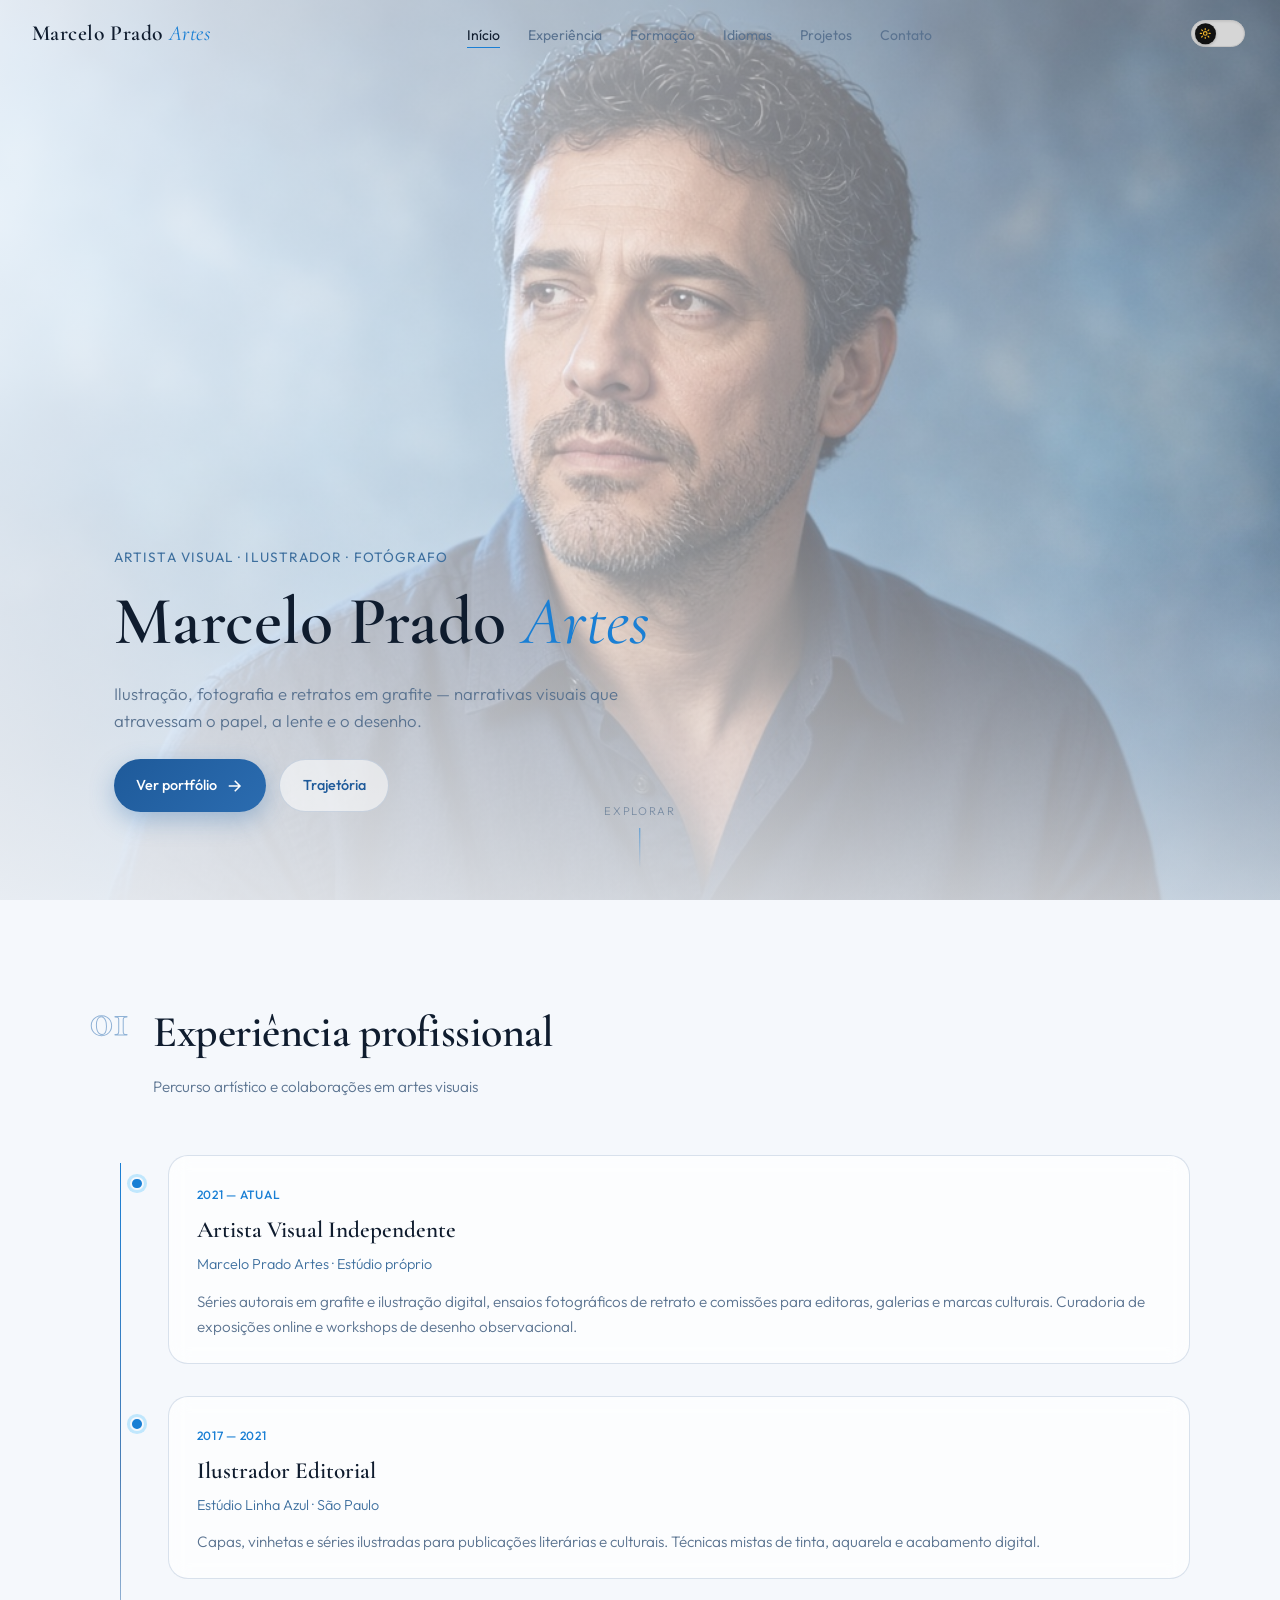
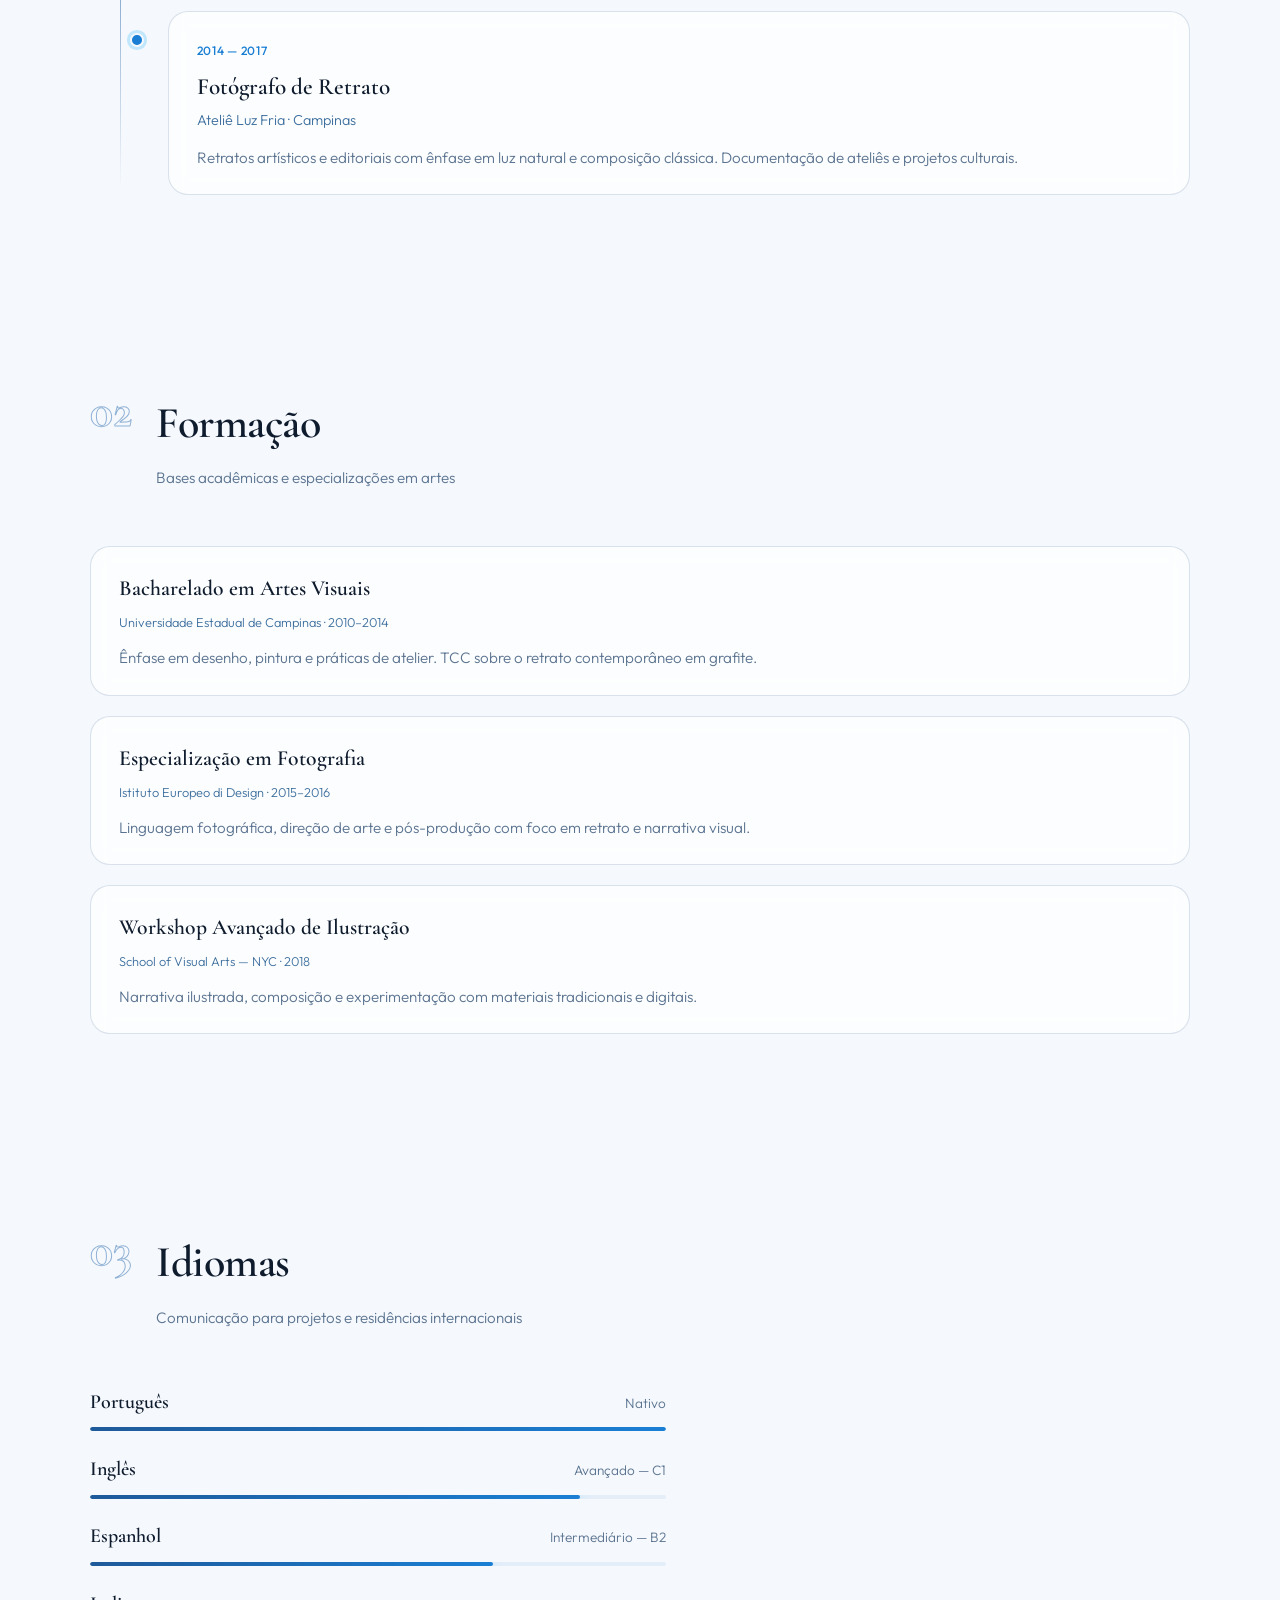
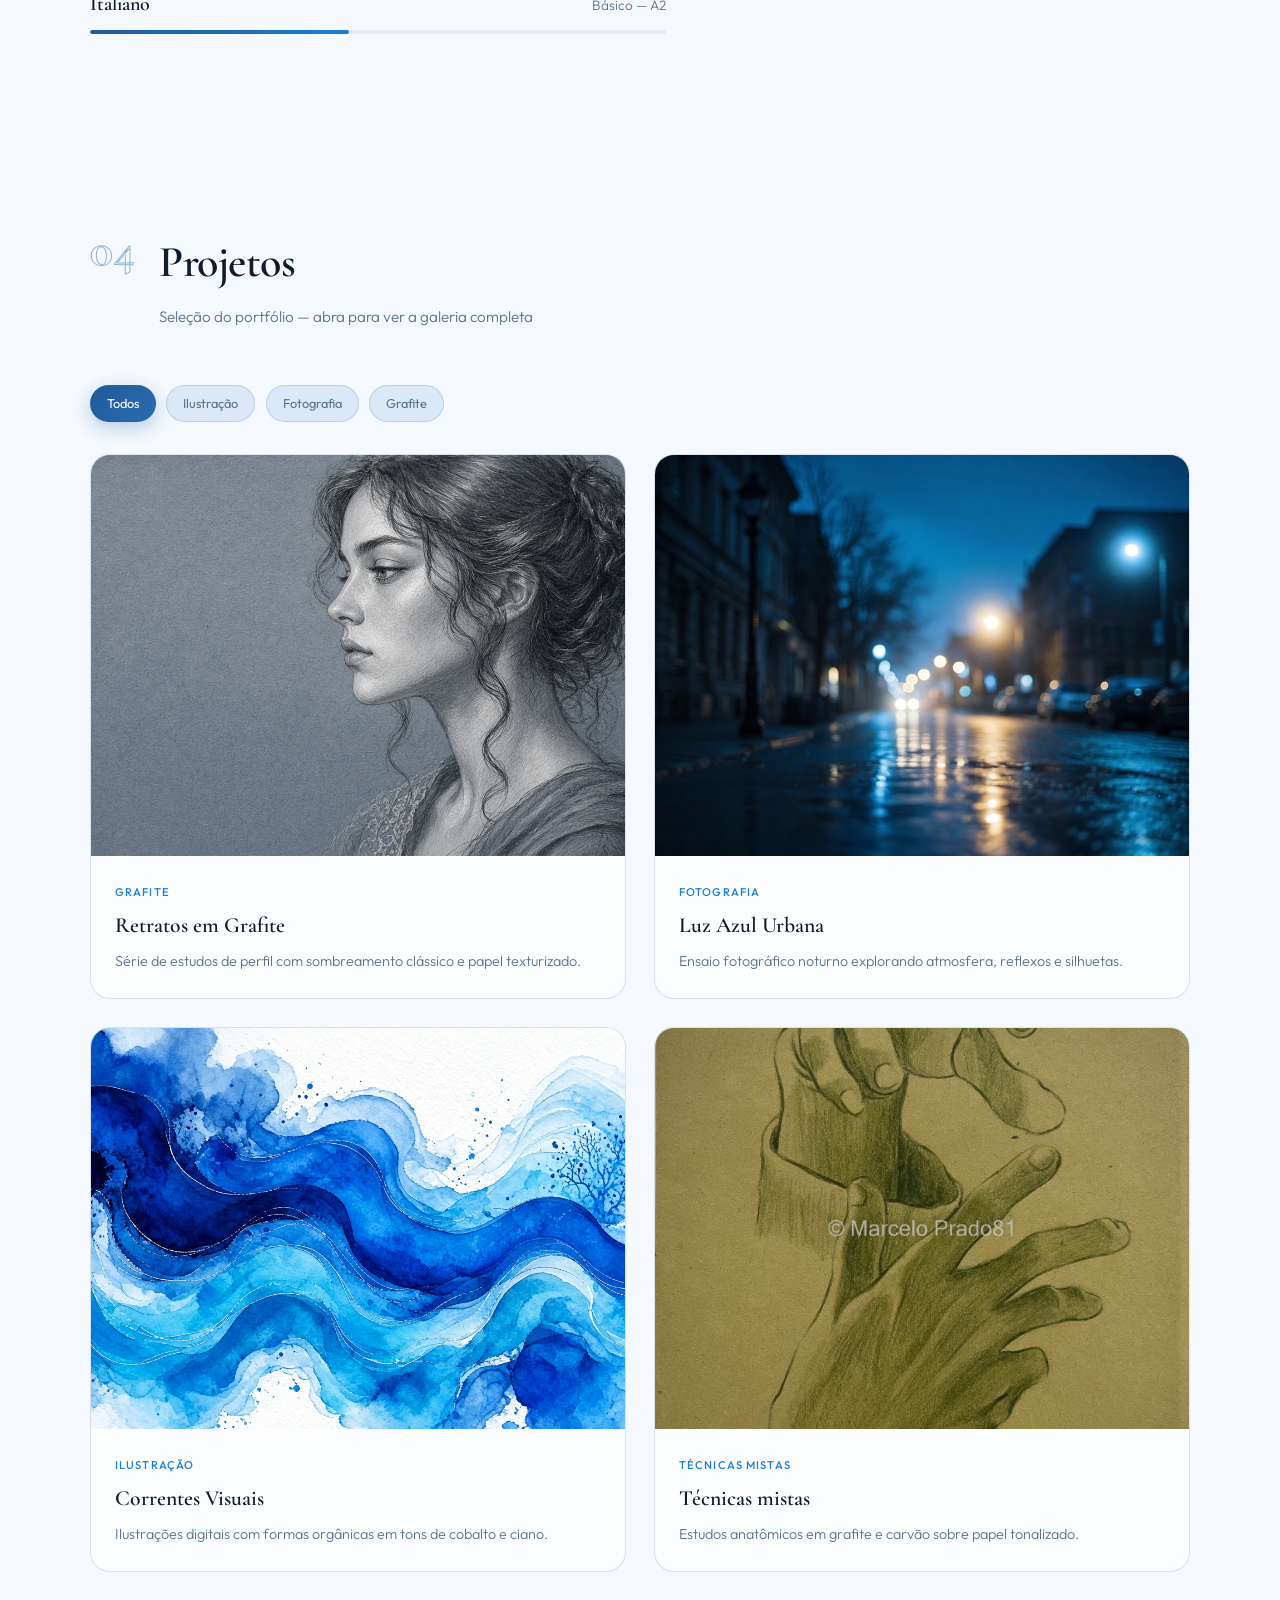
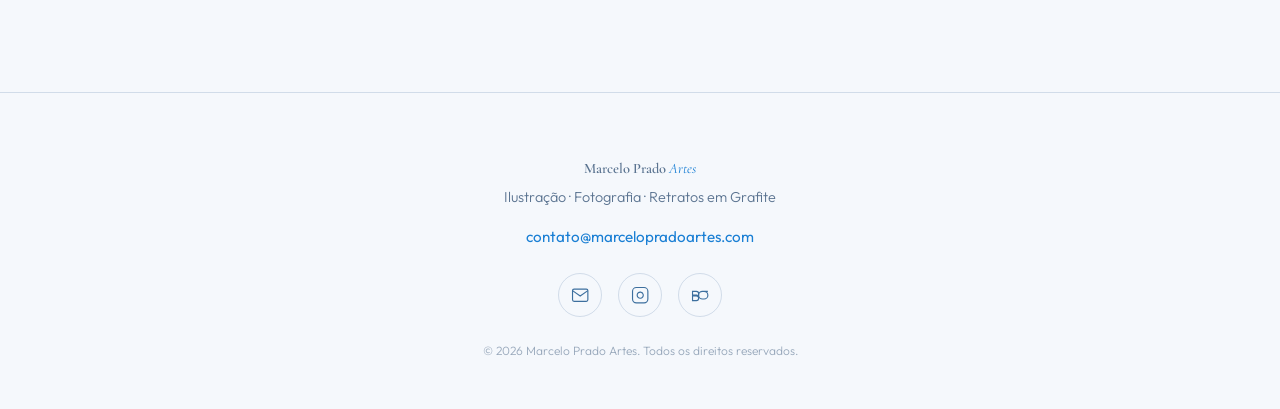
==== commit aacd3258: "style(theme): adiciona ícones sol/lua ao seletor de tema Co-authored-by: Cursor <cursoragent@cursor." ====
--- a/index.html
+++ b/index.html
@@ -40,7 +40,15 @@
         title="Alternar modo claro / escuro"
       >
         <span class="theme-switch" aria-hidden="true">
-          <span class="theme-knob"></span>
+          <span class="theme-knob">
+            <svg class="theme-icon theme-icon-sun" viewBox="0 0 24 24" fill="none" stroke="currentColor" stroke-width="2.2" stroke-linecap="round">
+              <circle cx="12" cy="12" r="3.5"/>
+              <path d="M12 2.5v2.2M12 19.3v2.2M2.5 12h2.2M19.3 12h2.2M5.1 5.1l1.6 1.6M17.3 17.3l1.6 1.6M5.1 18.9l1.6-1.6M17.3 6.7l1.6-1.6"/>
+            </svg>
+            <svg class="theme-icon theme-icon-moon" viewBox="0 0 24 24" fill="currentColor">
+              <path d="M20.2 14.3A7.8 7.8 0 019.7 3.8 8.2 8.2 0 1020.2 14.3z"/>
+            </svg>
+          </span>
         </span>
       </button>
       <button class="nav-toggle" id="navToggle" aria-label="Abrir menu" aria-expanded="false" aria-controls="navLinks">
--- a/styles.css
+++ b/styles.css
@@ -203,8 +203,8 @@
 
 .theme-switch {
   position: relative;
-  width: 3.15rem;
-  height: 1.55rem;
+  width: 3.35rem;
+  height: 1.7rem;
   border-radius: 999px;
   background: #0a0a0a;
   border: 1.5px solid #3a3a3a;
@@ -215,17 +215,39 @@
 .theme-knob {
   position: absolute;
   top: 50%;
-  left: calc(100% - 1.3rem - 0.18rem);
-  width: 1.3rem;
-  height: 1.3rem;
+  left: calc(100% - 1.35rem - 0.16rem);
+  width: 1.35rem;
+  height: 1.35rem;
   border-radius: 50%;
   background: #ffffff;
   transform: translateY(-50%);
   box-shadow: 0 1px 3px rgba(0, 0, 0, 0.35);
   transition: left 0.35s var(--ease), background 0.35s var(--ease);
-}
-
-/* Modo claro: trilha clara, knob escuro à esquerda */
+  display: grid;
+  place-items: center;
+}
+
+.theme-icon {
+  grid-area: 1 / 1;
+  width: 0.78rem;
+  height: 0.78rem;
+  transition: opacity 0.3s var(--ease), transform 0.3s var(--ease);
+}
+
+/* Modo escuro: lua no knob */
+.theme-icon-sun {
+  color: var(--theme-sun);
+  opacity: 0;
+  transform: scale(0.6) rotate(-45deg);
+}
+
+.theme-icon-moon {
+  color: #4a5d78;
+  opacity: 1;
+  transform: scale(1) rotate(0deg);
+}
+
+/* Modo claro: trilha clara, knob escuro à esquerda com sol */
 html[data-theme="light"] .theme-switch {
   background: #d6d6d6;
   border-color: #c4c4c4;
@@ -233,9 +255,20 @@
 }
 
 html[data-theme="light"] .theme-knob {
-  left: 0.18rem;
+  left: 0.16rem;
   background: #111111;
   box-shadow: 0 1px 3px rgba(0, 0, 0, 0.25);
+}
+
+html[data-theme="light"] .theme-icon-sun {
+  opacity: 1;
+  transform: scale(1) rotate(0deg);
+  color: var(--theme-sun);
+}
+
+html[data-theme="light"] .theme-icon-moon {
+  opacity: 0;
+  transform: scale(0.6) rotate(45deg);
 }
 
 .nav-brand {
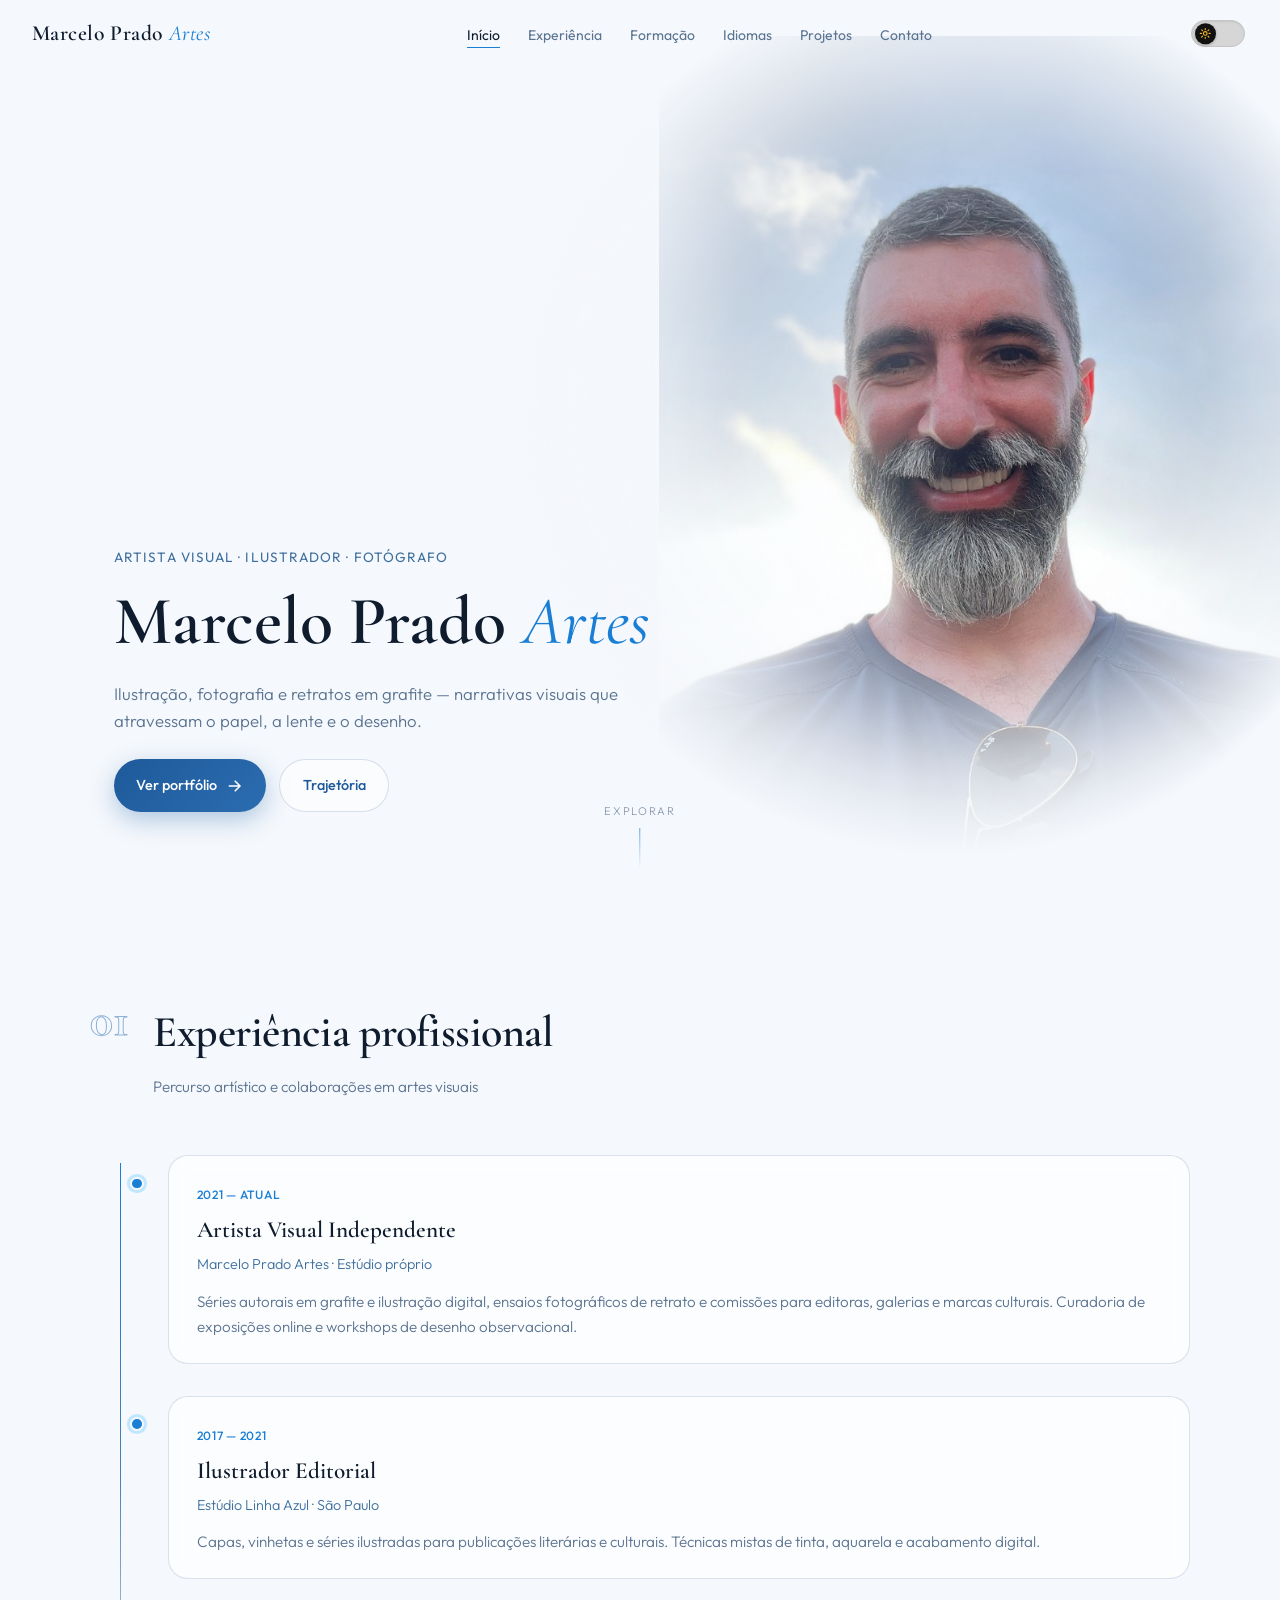
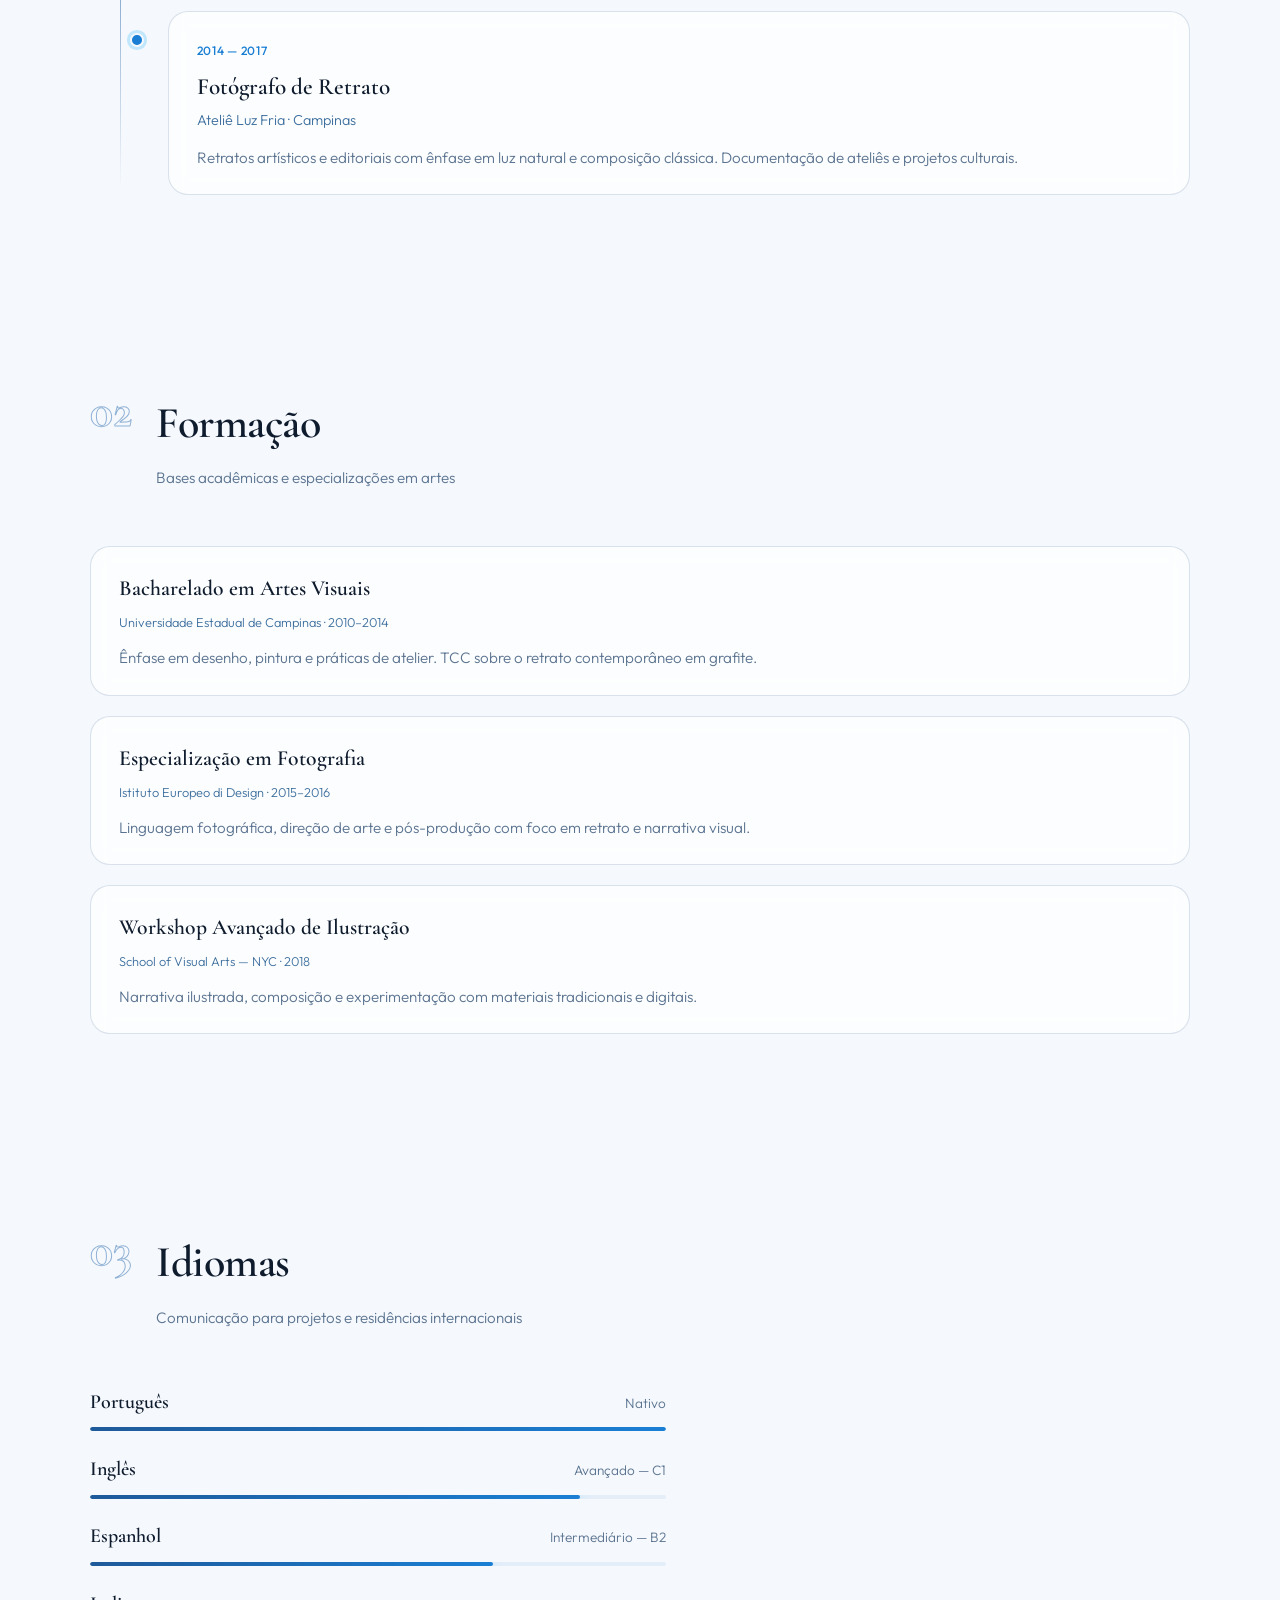
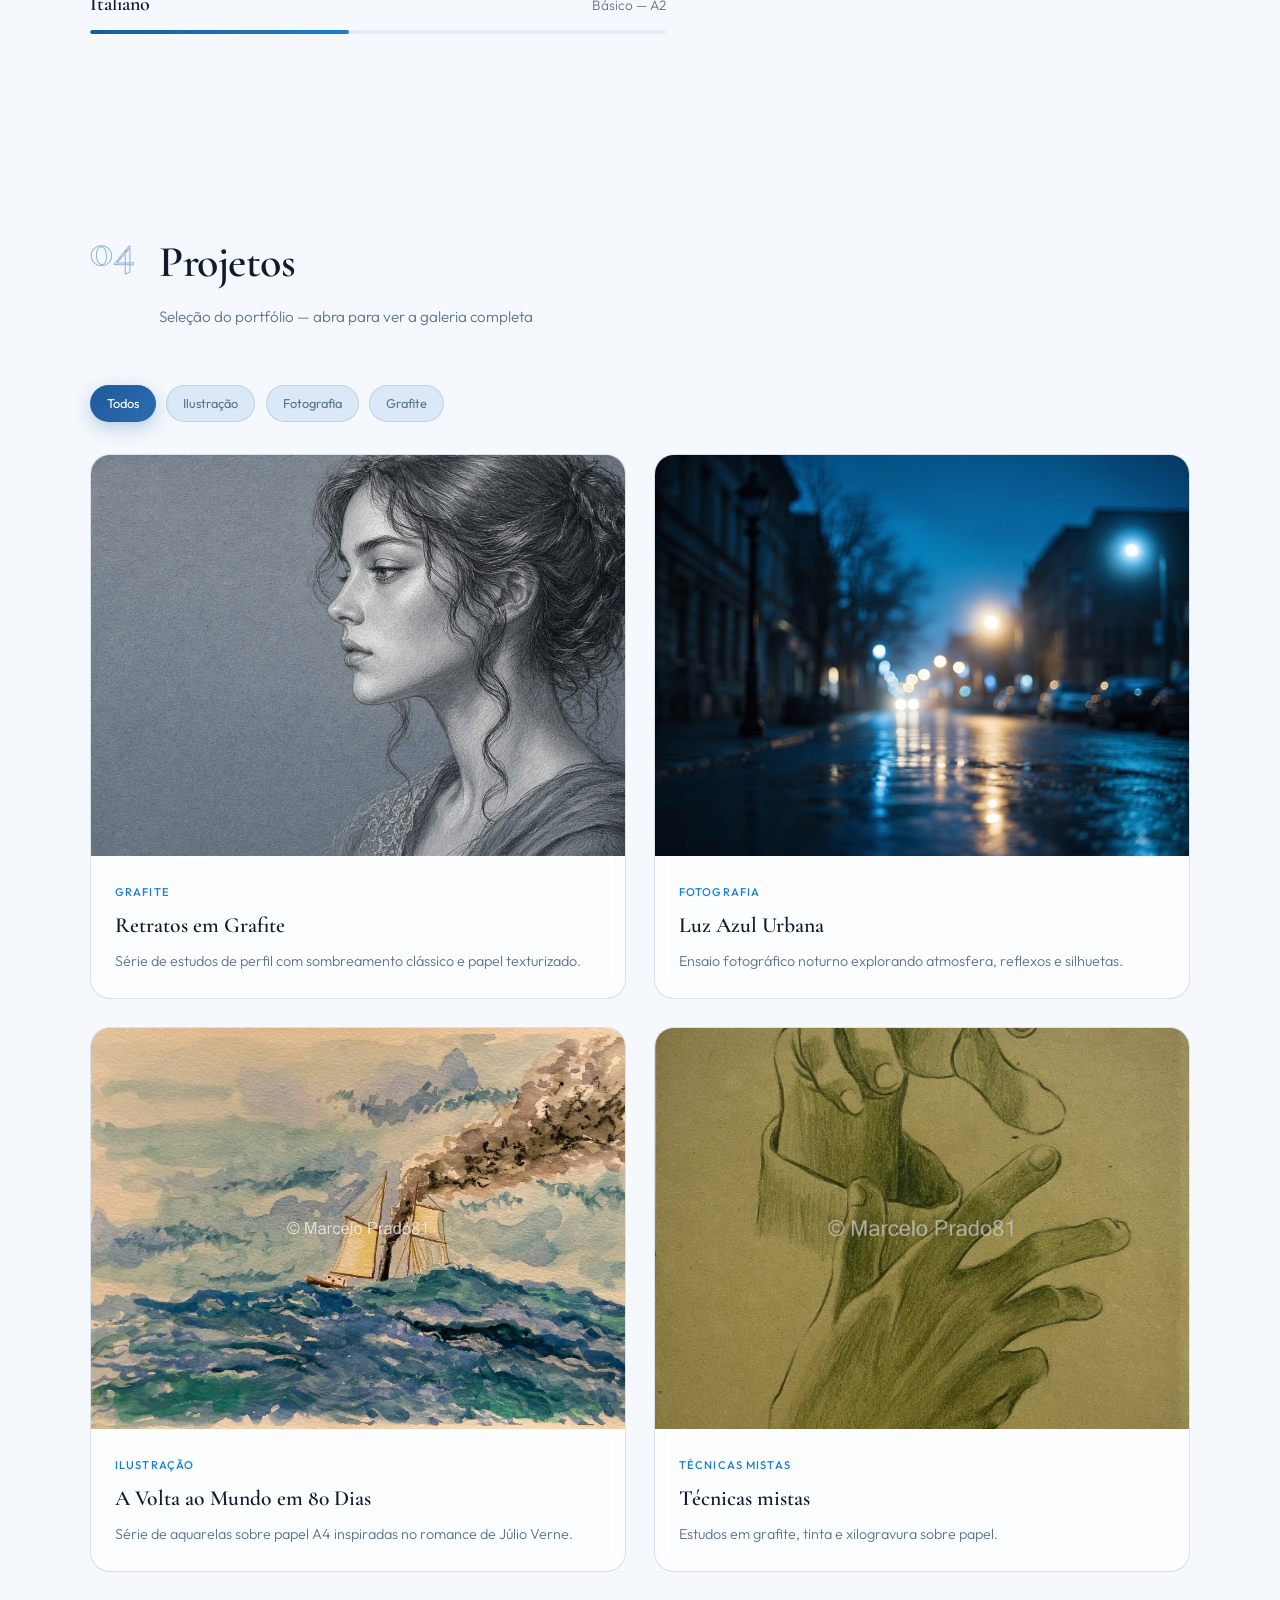
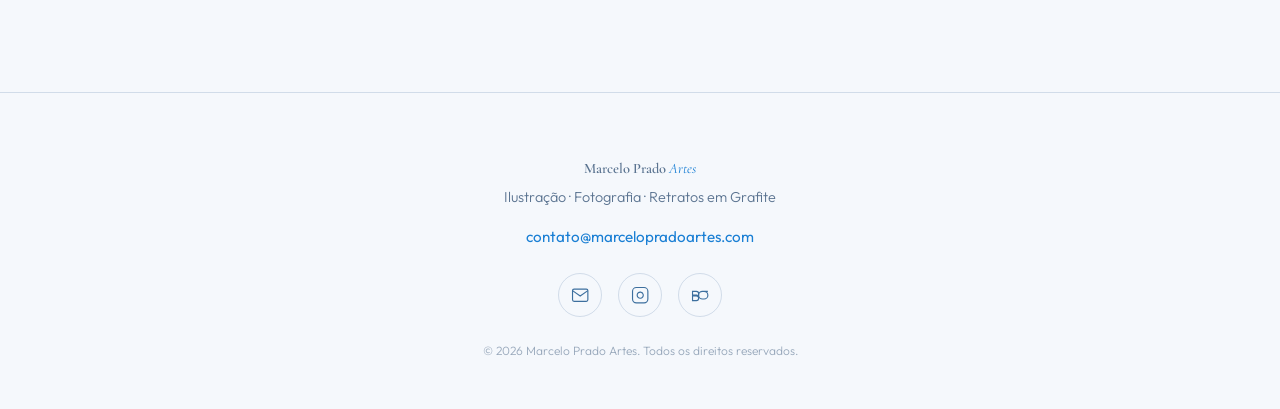
==== commit 02027556: "feat: atualiza portfólio com obras reais e refina o hero" ====
--- a/index.html
+++ b/index.html
@@ -276,14 +276,14 @@
         </article>
 
         <article class="portfolio-card reveal" data-project="ilustracao" data-category="ilustracao">
-          <button type="button" class="portfolio-open open-project" aria-label="Abrir projeto Correntes Visuais">
+          <button type="button" class="portfolio-open open-project" aria-label="Abrir projeto A Volta ao Mundo em 80 Dias">
             <div class="portfolio-thumb">
-              <img src="assets/portfolio-ilustracao.jpg" alt="Ilustração de ondas abstratas" />
+              <img src="assets/portfolio-ilustracao.jpg" alt="Aquarela — navio em mar revolto" />
             </div>
             <div class="portfolio-info">
               <span class="portfolio-cat">Ilustração</span>
-              <h3>Correntes Visuais</h3>
-              <p>Ilustrações digitais com formas orgânicas em tons de cobalto e ciano.</p>
+              <h3>A Volta ao Mundo em 80 Dias</h3>
+              <p>Série de aquarelas sobre papel A4 inspiradas no romance de Júlio Verne.</p>
             </div>
           </button>
         </article>
@@ -296,7 +296,7 @@
             <div class="portfolio-info">
               <span class="portfolio-cat">Técnicas mistas</span>
               <h3>Técnicas mistas</h3>
-              <p>Estudos anatômicos em grafite e carvão sobre papel tonalizado.</p>
+              <p>Estudos em grafite, tinta e xilogravura sobre papel.</p>
             </div>
           </button>
         </article>
--- a/styles.css
+++ b/styles.css
@@ -392,34 +392,68 @@
   justify-content: flex-end;
   padding: 0;
   overflow: hidden;
+  background: var(--paper);
 }
 
 .hero-media {
   position: absolute;
-  inset: 0;
+  top: 50%;
+  right: 0;
   z-index: 0;
+  width: min(62vw, 780px);
+  height: min(92vh, 900px);
+  transform: translateY(-50%);
+  /* Dissolução suave das margens no fundo azul */
+  -webkit-mask-image: radial-gradient(
+    ellipse 72% 68% at 58% 46%,
+    #000 18%,
+    rgba(0, 0, 0, 0.85) 42%,
+    rgba(0, 0, 0, 0.35) 62%,
+    transparent 78%
+  );
+  mask-image: radial-gradient(
+    ellipse 72% 68% at 58% 46%,
+    #000 18%,
+    rgba(0, 0, 0, 0.85) 42%,
+    rgba(0, 0, 0, 0.35) 62%,
+    transparent 78%
+  );
 }
 
 .hero-portrait {
   width: 100%;
   height: 100%;
-  object-fit: cover;
-  object-position: center 20%;
+  object-fit: contain;
+  object-position: center right;
 }
 
 .hero-media-veil {
   position: absolute;
-  inset: 0;
+  inset: -10% 0 -10% -45%;
   background:
-    linear-gradient(105deg, rgba(6, 16, 31, 0.88) 0%, rgba(6, 16, 31, 0.55) 48%, rgba(6, 16, 31, 0.25) 100%),
-    linear-gradient(to top, rgba(6, 16, 31, 0.75) 0%, transparent 45%);
+    linear-gradient(
+      100deg,
+      var(--paper) 0%,
+      rgba(6, 16, 31, 0.75) 28%,
+      rgba(6, 16, 31, 0.28) 52%,
+      transparent 72%
+    ),
+    linear-gradient(to top, var(--paper) 0%, transparent 32%),
+    linear-gradient(to bottom, rgba(6, 16, 31, 0.45) 0%, transparent 22%);
   pointer-events: none;
 }
 
 html[data-theme="light"] .hero-media-veil {
   background:
-    linear-gradient(105deg, rgba(245, 248, 252, 0.92) 0%, rgba(245, 248, 252, 0.55) 48%, rgba(245, 248, 252, 0.2) 100%),
-    linear-gradient(to top, rgba(245, 248, 252, 0.7) 0%, transparent 45%);
+    linear-gradient(
+      100deg,
+      var(--paper) 0%,
+      rgba(245, 248, 252, 0.82) 28%,
+      rgba(245, 248, 252, 0.32) 52%,
+      transparent 72%
+    ),
+    linear-gradient(to top, var(--paper) 0%, transparent 32%),
+    linear-gradient(to bottom, rgba(245, 248, 252, 0.45) 0%, transparent 22%);
 }
 
 .hero-fullbleed .hero-content {
@@ -1891,14 +1925,45 @@
     justify-content: flex-start;
   }
 
+  .hero-media {
+    top: 0;
+    right: 50%;
+    width: min(96vw, 520px);
+    height: 62vh;
+    transform: translateX(50%);
+    -webkit-mask-image: radial-gradient(
+      ellipse 78% 72% at 50% 38%,
+      #000 22%,
+      rgba(0, 0, 0, 0.8) 48%,
+      rgba(0, 0, 0, 0.3) 68%,
+      transparent 82%
+    );
+    mask-image: radial-gradient(
+      ellipse 78% 72% at 50% 38%,
+      #000 22%,
+      rgba(0, 0, 0, 0.8) 48%,
+      rgba(0, 0, 0, 0.3) 68%,
+      transparent 82%
+    );
+  }
+
+  .hero-portrait {
+    object-position: center top;
+  }
+
   .hero-media-veil {
+    inset: 0;
     background:
-      linear-gradient(to top, rgba(6, 16, 31, 0.92) 0%, rgba(6, 16, 31, 0.55) 50%, rgba(6, 16, 31, 0.35) 100%);
+      linear-gradient(to top, var(--paper) 0%, rgba(6, 16, 31, 0.7) 40%, transparent 72%),
+      linear-gradient(to right, var(--paper) 0%, transparent 45%),
+      linear-gradient(to left, var(--paper) 0%, transparent 45%);
   }
 
   html[data-theme="light"] .hero-media-veil {
     background:
-      linear-gradient(to top, rgba(245, 248, 252, 0.94) 0%, rgba(245, 248, 252, 0.6) 50%, rgba(245, 248, 252, 0.35) 100%);
+      linear-gradient(to top, var(--paper) 0%, rgba(245, 248, 252, 0.75) 40%, transparent 72%),
+      linear-gradient(to right, var(--paper) 0%, transparent 45%),
+      linear-gradient(to left, var(--paper) 0%, transparent 45%);
   }
 
   .hero-text .eyebrow {
